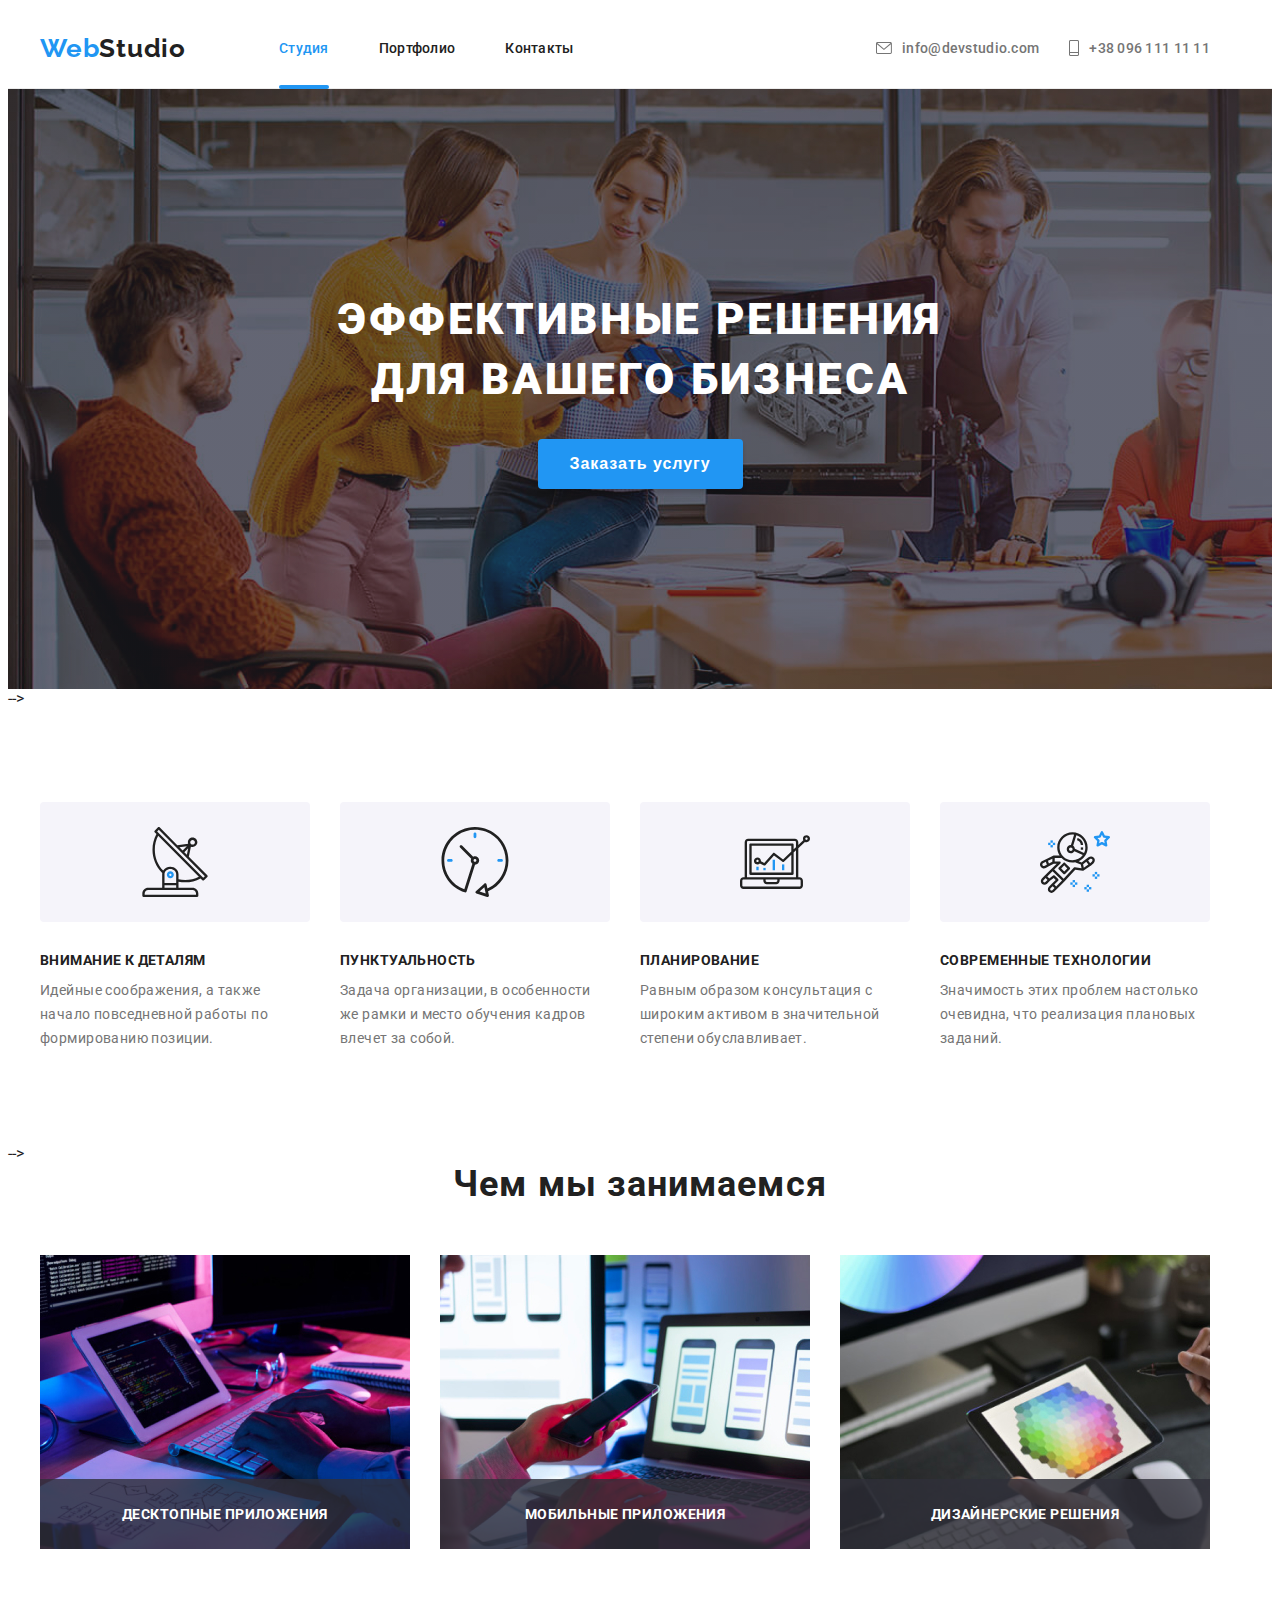
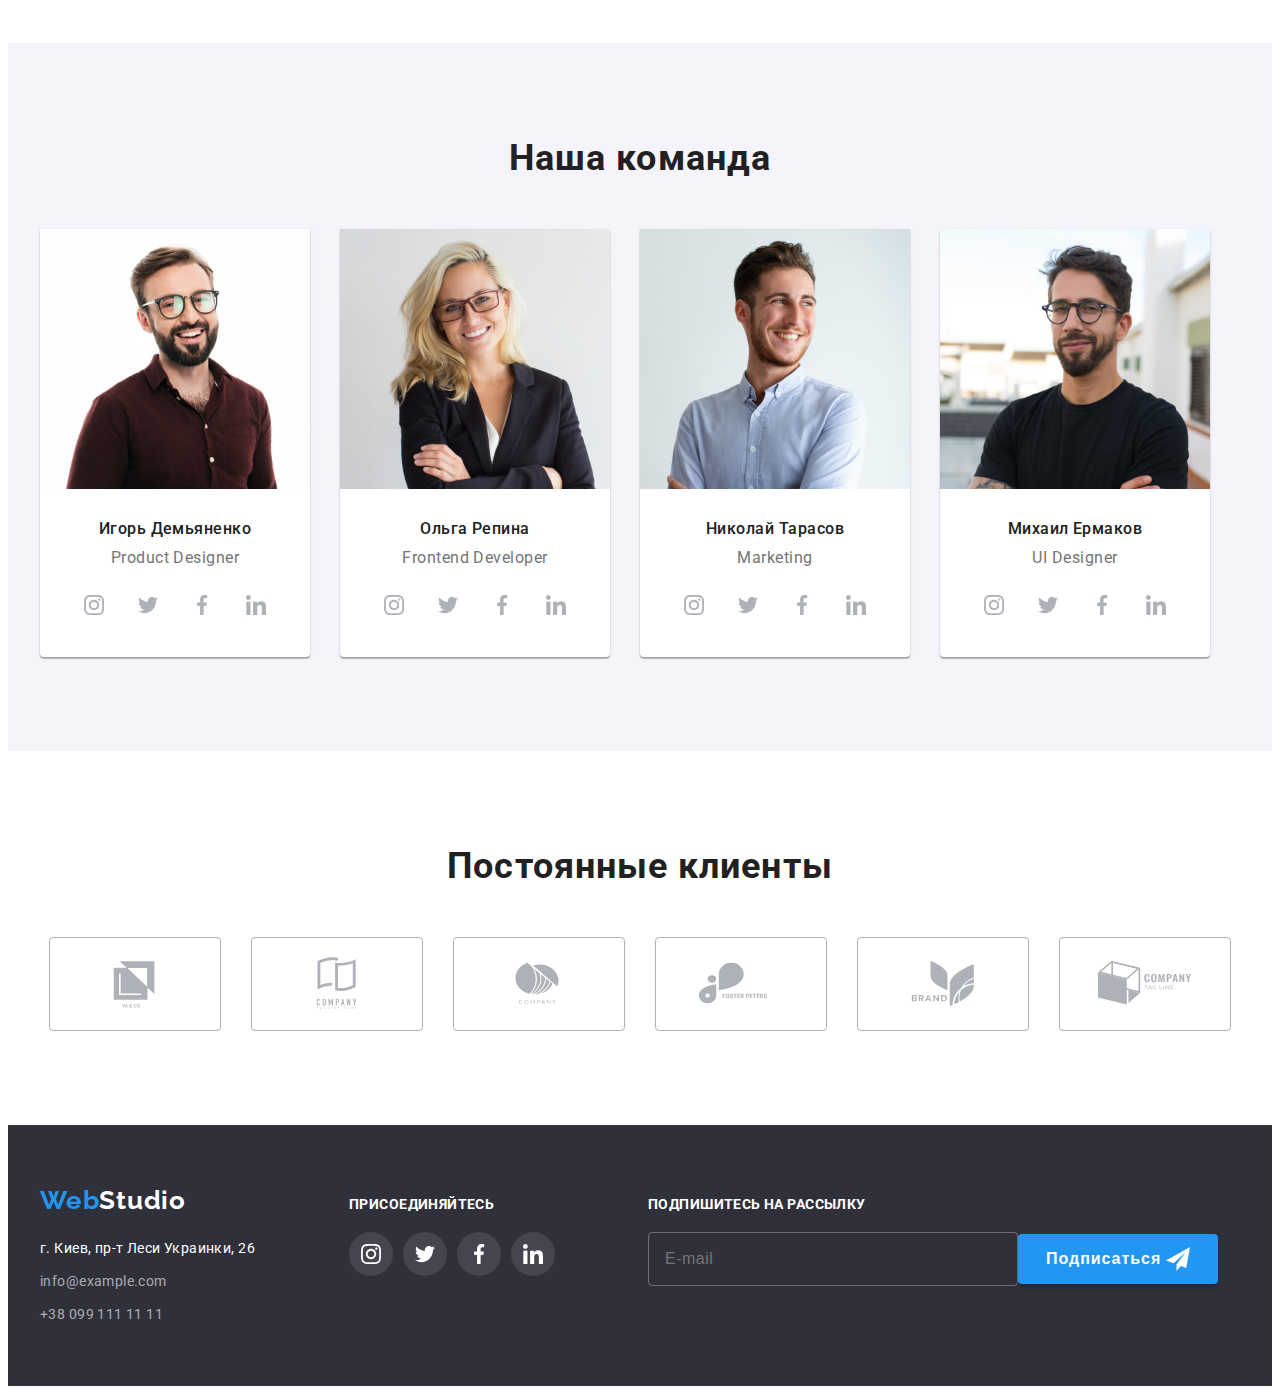
==== index.html @ 31d9e14a "Initial commit" ====
<!DOCTYPE html>
<html lang="ru">
  <head>
    <meta charset="UTF-8" />
    <meta http-equiv="X-UA-Compatible" content="IE=edge" />
    <meta name="viewport" content="width=device-width, initial-scale=1.0" />
    <title>Студия</title>
    <link rel="preconnect" href="https://fonts.googleapis.com" />
    <link rel="preconnect" href="https://fonts.gstatic.com" crossorigin />
    <link
      href="https://fonts.googleapis.com/css2?family=Raleway:wght@700&family=Roboto:wght@400;500;700;900&display=swap"
      rel="stylesheet"
    />
    <link
      rel="stylesheet"
      href="https://cdnjs.cloudflare.com/ajax/libs/modern-normalize/1.1.0/modern-normalize.min.css"
      integrity="sha512-wpPYUAdjBVSE4KJnH1VR1HeZfpl1ub8YT/NKx4PuQ5NmX2tKuGu6U/JRp5y+Y8XG2tV+wKQpNHVUX03MfMFn9Q=="
      crossorigin="anonymous"
      referrerpolicy="no-referrer"
    />
    <link rel="stylesheet" href="./css/main.min.css" />
  </head>
  <body>
    <!--HEADER-->
    <header class="header">
      <div class="container header__container">
        <a class="logo link" href="./index.html" lang="en"
          >Web<span class="logo__black">Studio</span></a
        >
        <nav class="navigation">
          <ul class="menu list">
            <li class="menu__item">
              <a class="menu-link current link" href="./index.html">Студия</a>
            </li>
            <li class="menu__item">
              <a class="menu-link link" href="./portfolio.html">Портфолио</a>
            </li>
            <li class="menu__item">
              <a class="menu-link link" href="">Контакты</a>
            </li>
          </ul>
        </nav>
        <ul class="header-contacts list">
          <li class="header-contacts__item">
            <a class="header-contacts__link menu-link link" href="mailto:info@devstudio.com">
              <svg class="header-contacts__mail-img">
                <use href="./images/sprite.svg#icon-envelope-hover"></use>
              </svg>
              info@devstudio.com
            </a>
          </li>
          <li class="header-contacts__item">
            <a class="header-contacts__link menu-link link" href="tel:380961111111">
              <svg class="header-contacts__mobile-img">
                <use href="./images/sprite.svg#icon-Mobile"></use>
              </svg>
              +38 096 111 11 11
            </a>
          </li>
        </ul>
      </div>
    </header>
    <!--MAIN-->
    <main>
      <!--HERO-->
      <section class="hero">
        <div class="container">
          <h1 class="headline">Эффективные решения для вашего бизнеса</h1>
          <button class="modal-btn" type="button" data-modal-open>Заказать услугу</button>
        </div>
      </section>
      -->
      <!--ABOUT US-->
      <section class="aboutus">
        <div class="container">
          <ul class="aboutus-list list">
            <li class="aboutus-list__item">
              <div class="aboutus-container">
                <svg class="aboutus-container__img">
                  <use href="./images/sprite.svg#icon-antenna"></use>
                </svg>
              </div>
              <h3 class="aboutus-titles">Внимание к деталям</h3>
              <p class="aboutus-titles__suptitles">
                Идейные соображения, а также начало повседневной работы по формированию позиции.
              </p>
            </li>
            <li class="aboutus-list__item">
              <div class="aboutus-container">
                <svg class="aboutus-container__img">
                  <use href="./images/sprite.svg#icon-clock"></use>
                </svg>
              </div>
              <h3 class="aboutus-titles">Пунктуальность</h3>
              <p class="aboutus-titles__suptitles">
                Задача организации, в особенности же рамки и место обучения кадров влечет за собой.
              </p>
            </li>
            <li class="aboutus-list__item">
              <div class="aboutus-container">
                <svg class="aboutus-container__img">
                  <use href="./images/sprite.svg#icon-diagram"></use>
                </svg>
              </div>
              <h3 class="aboutus-titles">Планирование</h3>
              <p class="aboutus-titles__suptitles">
                Равным образом консультация с широким активом в значительной степени обуславливает.
              </p>
            </li>
            <li class="aboutus-list__item">
              <div class="aboutus-container">
                <svg class="aboutus-container__img">
                  <use href="./images/sprite.svg#icon-astronaut"></use>
                </svg>
              </div>
              <h3 class="aboutus-titles">Современные технологии</h3>
              <p class="aboutus-titles__suptitles">
                Значимость этих проблем настолько очевидна, что реализация плановых заданий.
              </p>
            </li>
          </ul>
        </div>
      </section>
      -->
      <!--OUR PROJECTS-->
      <section class="ourprojects">
        <div class="container">
          <h2 class="h2titles">Чем мы занимаемся</h2>
          <ul class="ourprojects-list list">
            <li class="ourprojects-list__item">
              <img
                class="ourprojects-list__img"
                src="./images/about-us/img.jpg"
                alt="клавиатура"
                width="370"
                height="294"
              />
              <p class="ourprojects-list__discription">Десктопные приложения</p>
            </li>
            <li class="ourprojects-list__item">
              <img
                class="ourprojects-list__img"
                src="./images/about-us/img-1.jpg"
                alt="телефон"
                width="370"
                height="294"
              />
              <p class="ourprojects-list__discription">Мобильные приложения</p>
            </li>
            <li class="ourprojects-list__item">
              <img
                class="ourprojects-list__img"
                src="./images/about-us/img-2.jpg"
                alt="планшет"
                width="370"
                height="294"
              />
              <p class="ourprojects-list__discription">Дизайнерские решения</p>
            </li>
          </ul>
        </div>
      </section>
      <!--OUR TEAM-->
      <section class="ourteam">
        <div class="container">
          <h2 class="h2titles">Наша команда</h2>
          <ul class="ourteam-list list">
            <li class="ourteam-list__item">
              <img
                class="ourteam-list__img"
                src="./images/our-team/igor.jpg"
                alt="igor"
                width="270"
                height="260"
              />
              <div class="teamsmember">
                <h3 class="teamsmember__name">Игорь Демьяненко</h3>
                <p class="teamsmember__position" lang="en">Product Designer</p>
                <ul class="social-list list">
                  <li class="social-list__item">
                    <a href="" class="social-list__link">
                      <svg class="social-list__icon" width="20px" height="20px">
                        <use href="./images/sprite.svg#icon-instagram"></use>
                      </svg>
                    </a>
                  </li>
                  <li class="social-list__item">
                    <a href="" class="social-list__link">
                      <svg class="social-list__icon" width="20px" height="20px">
                        <use href="./images/sprite.svg#icon-twitter"></use>
                      </svg>
                    </a>
                  </li>
                  <li class="social-list__item">
                    <a href="" class="social-list__link">
                      <svg class="social-list__icon" width="20px" height="20px">
                        <use href="./images/sprite.svg#icon-facebook"></use>
                      </svg>
                    </a>
                  </li>
                  <li class="social-list__item">
                    <a href="" class="social-list__link">
                      <svg class="social-list__icon" width="20px" height="20px">
                        <use href="./images/sprite.svg#icon-linkedin"></use>
                      </svg>
                    </a>
                  </li>
                </ul>
              </div>
            </li>
            <li class="ourteam-list__item">
              <img
                class="ourteam-list__img"
                src="./images/our-team/olga.jpg"
                alt="olga"
                width="270"
                height="260"
              />
              <div class="teamsmember">
                <h3 class="teamsmember__name">Ольга Репина</h3>
                <p class="teamsmember__position" lang="en">Frontend Developer</p>
                <ul class="social-list list">
                  <li class="social-list__item">
                    <a href="" class="social-list__link">
                      <svg class="social-list__icon" width="20px" height="20px">
                        <use href="./images/sprite.svg#icon-instagram"></use>
                      </svg>
                    </a>
                  </li>
                  <li class="social-list__item">
                    <a href="" class="social-list__link">
                      <svg class="social-list__icon" width="20px" height="20px">
                        <use href="./images/sprite.svg#icon-twitter"></use>
                      </svg>
                    </a>
                  </li>
                  <li class="social-list__item">
                    <a href="" class="social-list__link">
                      <svg class="social-list__icon" width="20px" height="20px">
                        <use href="./images/sprite.svg#icon-facebook"></use>
                      </svg>
                    </a>
                  </li>
                  <li class="social-list__item">
                    <a href="" class="social-list__link">
                      <svg class="social-list__icon" width="20px" height="20px">
                        <use href="./images/sprite.svg#icon-linkedin"></use>
                      </svg>
                    </a>
                  </li>
                </ul>
              </div>
            </li>
            <li class="ourteam-list__item">
              <img
                class="ourteam-list__img"
                src="./images/our-team/nilokai.jpg"
                alt="nikolai"
                width="270"
                height="260"
              />
              <div class="teamsmember">
                <h3 class="teamsmember__name">Николай Тарасов</h3>
                <p class="teamsmember__position" lang="en">Marketing</p>
                <ul class="social-list list">
                  <li class="social-list__item">
                    <a href="" class="social-list__link">
                      <svg class="social-list__icon" width="20px" height="20px">
                        <use href="./images/sprite.svg#icon-instagram"></use>
                      </svg>
                    </a>
                  </li>
                  <li class="social-list__item">
                    <a href="" class="social-list__link">
                      <svg class="social-list__icon" width="20px" height="20px">
                        <use href="./images/sprite.svg#icon-twitter"></use>
                      </svg>
                    </a>
                  </li>
                  <li class="social-list__item">
                    <a href="" class="social-list__link">
                      <svg class="social-list__icon" width="20px" height="20px">
                        <use href="./images/sprite.svg#icon-facebook"></use>
                      </svg>
                    </a>
                  </li>
                  <li class="social-list__item">
                    <a href="" class="social-list__link">
                      <svg class="social-list__icon" width="20px" height="20px">
                        <use href="./images/sprite.svg#icon-linkedin"></use>
                      </svg>
                    </a>
                  </li>
                </ul>
              </div>
            </li>
            <li class="ourteam-list__item">
              <img
                class="ourteam-list__img"
                src="./images/our-team/mikhail.jpg"
                alt="mikhail"
                width="270"
                height="260"
              />
              <div class="teamsmember">
                <h3 class="teamsmember__name">Михаил Ермаков</h3>
                <p class="teamsmember__position" lang="en">UI Designer</p>
                <ul class="social-list list">
                  <li class="social-list__item">
                    <a href="" class="social-list__link">
                      <svg class="social-list__icon" width="20px" height="20px">
                        <use href="./images/sprite.svg#icon-instagram"></use>
                      </svg>
                    </a>
                  </li>
                  <li class="social-list__item">
                    <a href="" class="social-list__link">
                      <svg class="social-list__icon" width="20px" height="20px">
                        <use href="./images/sprite.svg#icon-twitter"></use>
                      </svg>
                    </a>
                  </li>
                  <li class="social-list__item">
                    <a href="" class="social-list__link">
                      <svg class="social-list__icon" width="20px" height="20px">
                        <use href="./images/sprite.svg#icon-facebook"></use>
                      </svg>
                    </a>
                  </li>
                  <li class="social-list__item">
                    <a href="" class="social-list__link">
                      <svg class="social-list__icon" width="20px" height="20px">
                        <use href="./images/sprite.svg#icon-linkedin"></use>
                      </svg>
                    </a>
                  </li>
                </ul>
              </div>
            </li>
          </ul>
        </div>
      </section>
      <!--OUR CLIENTS-->
      <section class="ourclients">
        <div class="container">
          <h2 class="h2titles">Постоянные клиенты</h2>
          <ul class="ourclients-list list">
            <li class="ourclients-list__item">
              <a class="ourclients-list__box" href="">
                <svg class="ourclients-list__icon" width="106px" height="60px">
                  <use href="./images/sprite.svg#icon-Client-1"></use>
                </svg>
              </a>
            </li>
            <li class="ourclients-list__item">
              <a class="ourclients-list__box" href="">
                <svg class="ourclients-list__icon" width="106px" height="60px">
                  <use href="./images/sprite.svg#icon-Client-2"></use>
                </svg>
              </a>
            </li>
            <li class="ourclients-list__item">
              <a class="ourclients-list__box" href="">
                <svg class="ourclients-list__icon" width="106px" height="60px">
                  <use href="./images/sprite.svg#icon-Client-3"></use>
                </svg>
              </a>
            </li>
            <li class="ourclients-list__item">
              <a class="ourclients-list__box" href="">
                <svg class="ourclients-list__icon" width="106px" height="60px">
                  <use href="./images/sprite.svg#icon-Client-4"></use>
                </svg>
              </a>
            </li>
            <li class="ourclients-list__item">
              <a class="ourclients-list__box" href="">
                <svg class="ourclients-list__icon" width="106px" height="60px">
                  <use href="./images/sprite.svg#icon-Client-5"></use>
                </svg>
              </a>
            </li>
            <li class="ourclients-list__item">
              <a class="ourclients-list__box" href="">
                <svg class="ourclients-list__icon" width="106px" height="60px">
                  <use href="./images/sprite.svg#icon-Client-6"></use>
                </svg>
              </a>
            </li>
          </ul>
        </div>
      </section>
    </main>
    <!--FOOTER-->
    <footer class="footer">
      <div class="container footer-container">
        <div>
          <a class="logo link" href="" lang="en">Web<span class="logo__white">Studio</span></a>
          <address class="address">
            <p class="adress-list-link geo">г. Киев, пр-т Леси Украинки, 26</p>
            <ul class="adress-list list">
              <li class="adress-list-item">
                <a class="adress-list-link link" href="mailto:info@example.com">info@example.com</a>
              </li>
              <li class="adress-list-item">
                <a class="adress-list-link link" href="tel:+380991111111">+38 099 111 11 11</a>
              </li>
            </ul>
          </address>
        </div>
        <div class="join-container">
          <p class="join-container-title">присоединяйтесь</p>
          <ul class="social-list list">
            <li class="social-list__item">
              <a href="" class="social-list__link social-list-footer-link">
                <svg class="social-list-icon-footer" width="20px" height="20px">
                  <use href="./images/sprite.svg#icon-instagram"></use>
                </svg>
              </a>
            </li>
            <li class="social-list__item">
              <a href="" class="social-list__link social-list-footer-link">
                <svg class="social-list-icon-footer" width="20px" height="20px">
                  <use href="./images/sprite.svg#icon-twitter"></use>
                </svg>
              </a>
            </li>
            <li class="social-list__item">
              <a href="" class="social-list__link social-list-footer-link">
                <svg class="social-list-icon-footer" width="20px" height="20px">
                  <use href="./images/sprite.svg#icon-facebook"></use>
                </svg>
              </a>
            </li>
            <li class="social-list__item">
              <a href="" class="social-list__link social-list-footer-link">
                <svg class="social-list-icon-footer" width="20px" height="20px">
                  <use href="./images/sprite.svg#icon-linkedin"></use>
                </svg>
              </a>
            </li>
          </ul>
        </div>
        <div class="sub-container">
          <p class="sub-title">Подпишитесь на рассылку</p>
          <form class="sub-list">
            <input class="sub-input" type="email" placeholder="E-mail" />
            <button class="sub-btn" type="submit">
              <span class="sub-btn-text">Подписаться</span>
              <svg class="sub-icon" width="24px" height="24px">
                <use href="./images/sprite.svg#sub-icon"></use>
              </svg>
            </button>
          </form>
        </div>
      </div>
    </footer>
    <!--MODAL-->
    <div class="backdrop is-hidden" data-modal>
      <div class="modal">
        <button type="button" data-modal-close class="modal-close-btn">
          <svg class="modal-close-btn-icon" width="18px" height="18px">
            <use href="./images/sprite.svg#icon-close"></use>
          </svg>
        </button>
        <!--FORM-->
        <p class="form-value">Оставьте свои данные, мы вам перезвоним</p>
        <form class="form">
          <label class="form-dis">
            <span class="form-dis-prompt">Имя</span>
            <span class="form-input-wrapper">
              <input class="form-input" type="text" name="user_name" required minlength="2" />
              <svg class="form-icon" width="18px" height="18px">
                <use href="./images/sprite.svg#form-person"></use>
              </svg>
            </span>
          </label>
          <label class="form-dis">
            <span class="form-dis-prompt">Телефон</span>
            <span class="form-input-wrapper">
              <input
                class="form-input"
                type="tel"
                name="user_phone_number"
                required
                pattern="[0-9]{3}-[0-9]{3}-[0-9]{2}-[0-9]{2}"
                title="xxx-xxx-xx-xx"
              />
              <svg class="form-icon" width="18px" height="18px">
                <use href="./images/sprite.svg#form-phone"></use>
              </svg>
            </span>
          </label>
          <label class="form-dis">
            <span class="form-dis-prompt">Почта</span>
            <span class="form-input-wrapper">
              <input class="form-input" type="email" name="user_email" required />
              <svg class="form-icon" width="18px" height="18px">
                <use href="./images/sprite.svg#form-email"></use>
              </svg>
            </span>
          </label>
          <label class="form-dis">
            <span class="form-dis-prompt">Комментарий</span>
            <textarea class="form-text" name="user_comment" placeholder="Введите текст"></textarea>
          </label>
          <input
            class="form-checkbox visually-hidden"
            type="checkbox"
            required
            id="checkbox-policy"
          />
          <label class="form-policy" for="checkbox-policy">
            Соглашаюсь с рассылкой и принимаю&nbsp;
            <a class="form-checkbox-link" href="">Условия договора</a>
          </label>
          <button class="form-btn" type="submit">Отправить</button>
        </form>
      </div>
    </div>
    <!--SCRIPT-->
    <script src="./js/modal.js"></script>
  </body>
</html>
---- css/main.min.css ----
:root{--primary-font-family: "Roboto", sans-serif;--secondary-font-family: "Raleway", sans-serif;--accent-color: #188ce8;--secondary-color: #2196f3;--white-color: #ffffff}.visually-hidden{position:absolute;width:1px;height:1px;margin:-1px;border:0;padding:0;white-space:nowrap;clip-path:inset(100%);clip:rect(0 0 0 0);overflow:hidden}.projects-item-overlay,.ourclients-list__box,.social-list__link,.social-list,.ourprojects-list__discription,.aboutus-container,.modal-close-btn{display:flex;justify-content:center;align-items:center}h1,h2,h3,h4,h5,h6,p{margin-top:0;margin-bottom:0}ul{margin-top:0;margin-bottom:0;padding-left:0}img{display:block}.link{text-decoration:none}.list{list-style:none}body{font-family:var(--primary-font-family);color:#212121}.container{width:1200px;padding-left:15px;padding-right:15px;margin-left:auto;margin-right:auto}.logo{font-size:26px;font-weight:700;line-height:1.1923076923;font-family:var(--secondary-font-family);letter-spacing:.03em;color:var(--secondary-color);margin-right:93px}.logo__white{color:var(--white-color)}.logo__black{color:#212121}.h2titles{font-size:36px;font-weight:700;line-height:1.1666666667;letter-spacing:.03em;margin-bottom:50px}.backdrop{position:fixed;top:0;left:0;width:100%;height:100%;background:rgba(0,0,0,.2);transition:opacity 250ms cubic-bezier(0.4, 0, 0.2, 1),visibility 250ms cubic-bezier(0.4, 0, 0.2, 1)}.backdrop.is-hidden{opacity:0;visibility:hidden;pointer-events:none}.modal{position:absolute;top:50%;left:50%;transform:translate(-50%, -50%);width:528px;height:581px;background:var(--white-color);box-shadow:0px 1px 3px rgba(0,0,0,.12),0px 1px 1px rgba(0,0,0,.14),0px 2px 1px rgba(0,0,0,.2);border-radius:4px;padding:40px}.modal-close-btn{position:absolute;top:8px;right:8px;width:30px;height:30px;border-radius:50%;background:var(--white-color);border:1px solid rgba(0,0,0,.1);cursor:pointer;padding:0}.modal-close-btn:focus,.modal-close-btn:hover{fill:var(--secondary-color)}.modal-close-btn-icon{transition:fill 250ms cubic-bezier(0.4, 0, 0.2, 1)}.form-value{font-size:20px;font-weight:700;line-height:1.15;text-align:center;letter-spacing:.03em;color:#212121;margin-bottom:12px}.form{display:flex;flex-direction:column}.form-dis{margin-bottom:10px}.form-dis-prompt{font-size:12px;font-weight:400;line-height:1.1666666667;display:block;letter-spacing:.01em;color:#757575}.form-input{width:100%;height:40px;padding-left:42px;border:1px solid rgba(33,33,33,.2);border-radius:4px;margin-top:4px;cursor:pointer;transition:border-color 250ms cubic-bezier(0.4, 0, 0.2, 1);position:relative}.form-input:focus{outline:none;border-color:var(--secondary-color)}.form-icon{display:block;position:absolute;top:50%;left:14px;transform:translateY(-50%);transition:fill 250ms cubic-bezier(0.4, 0, 0.2, 1)}.form-input:focus+.form-icon{fill:var(--secondary-color)}.form-input-wrapper{position:relative;display:block}.form-text{width:100%;height:120px;resize:none;border:1px solid rgba(33,33,33,.2);border-radius:4px;padding:12px 16px;margin-top:4px;transition:border-color 250ms cubic-bezier(0.4, 0, 0.2, 1)}.form-text:focus{outline:none;border-color:#2196f3}.form-text::placeholder{font-size:14px;font-weight:400;line-height:1.1428571429;letter-spacing:.01em;color:rgba(117,117,117,.5)}.form-policy{font-size:14px;font-weight:400;line-height:1.7142857143;margin-top:10px;margin-bottom:30px;display:flex;align-items:center;letter-spacing:.03em;color:#757575}.form-policy::before{content:"";width:14px;height:14px;cursor:pointer;border:1px solid #212121;margin-left:12px;margin-right:8px}.form-checkbox:checked+.form-policy::before{background-color:#2196f3;background-image:url(../../images/form-check.svg);background-position:center}.form-checkbox:focus+.form-policy::before{outline:1px solid #212121}.form-checkbox-link{color:var(--secondary-color)}.form-btn{font-size:16px;font-weight:700;line-height:1.875;align-self:center;width:200px;height:50px;letter-spacing:.06em;color:var(--white-color);background:var(--secondary-color);cursor:pointer;box-shadow:0px 4px 4px rgba(0,0,0,.15);border-radius:4px;border:none;padding:10px 55px;transition:background 250ms cubic-bezier(0.4, 0, 0.2, 1)}.form-btn:hover,.form-btn:focus{background:var(--accent-color)}.header{background:var(--white-color);border-bottom:1px solid #ececec}.header__container{display:flex;align-items:center;justify-content:space-between}.navigation{display:flex;align-items:center}.menu{display:flex;padding-top:32px;padding-bottom:32px}.menu__item{display:block;position:relative}.menu__item:not(:last-child){margin-right:50px}.menu-link{font-size:14px;font-weight:500;line-height:1.1428571429;display:flex;letter-spacing:.02em;color:inherit;margin-left:auto;transition:color 250ms cubic-bezier(0.4, 0, 0.2, 1)}.menu-link:hover,.menu-link:focus{color:var(--secondary-color)}.current{color:var(--secondary-color)}.current::after{position:absolute;left:0;top:45px;content:"";width:100%;height:4px;background:var(--secondary-color);border-radius:2px}.header-contacts{display:flex;margin-left:auto}.header-contacts__item{margin-right:30px;display:flex;align-items:center}.header-contacts__link{color:#757575}.header-contacts__mail-img{width:16px;height:12px;margin-right:10px;fill:#757575;margin-top:2px;transition:fill 250ms cubic-bezier(0.4, 0, 0.2, 1)}.menu-link:hover .header-contacts__mail-img,.menu-link:focus .header-contacts__mail-img{fill:var(--secondary-color)}.header-contacts__mobile-img{width:10px;height:16px;margin-right:10px;fill:#757575;transition:fill 250ms cubic-bezier(0.4, 0, 0.2, 1)}.menu-link:hover .header-contacts__mobile-img,.menu-link:focus .header-contacts__mobile-img{fill:var(--secondary-color)}.hero{max-width:1600px;margin-left:auto;margin-right:auto;padding-top:200px;padding-bottom:200px;text-align:center;background-image:linear-gradient(rgba(47, 48, 58, 0.4), rgba(47, 48, 58, 0.4)),url(../../images/hero-background.jpg);background-size:cover}.headline{font-size:44px;font-weight:900;line-height:1.3636363636;width:696px;text-transform:uppercase;color:var(--white-color);letter-spacing:.06em;margin-bottom:30px;margin-left:auto;margin-right:auto}.modal-btn{font-size:16px;font-weight:700;line-height:1.875;letter-spacing:.06em;color:var(--white-color);background:var(--secondary-color);cursor:pointer;box-shadow:0px 4px 4px rgba(0,0,0,.15);border-radius:4px;border:none;padding:10px 32px;transition:background 250ms cubic-bezier(0.4, 0, 0.2, 1)}.modal-btn:hover,.modal-btn:focus{background:var(--accent-color)}.aboutus{padding-top:94px;padding-bottom:94px}.aboutus-list{display:flex;align-items:center}.aboutus-list__item{width:270px}.aboutus-list__item:not(:last-child){margin-right:30px}.aboutus-titles{font-size:14px;font-weight:700;line-height:1.1428571429;letter-spacing:.03em;text-transform:uppercase;margin-bottom:10px}.aboutus-titles__suptitles{font-size:14px;font-weight:400;line-height:1.7142857143;letter-spacing:.03em;color:#757575}.aboutus-container{width:270px;height:120px;background:#f5f4fa;border-radius:4px;margin-bottom:30px}.aboutus-container__img{width:70px;height:70px}.ourprojects{padding-bottom:94px;text-align:center}.ourprojects-list{display:flex;align-items:center}.ourprojects-list__item{position:relative}.ourprojects-list__item:not(:last-child){margin-right:30px}.ourprojects-list__discription{font-size:14px;font-weight:700;line-height:1.1428571429;letter-spacing:.03em;text-transform:uppercase;color:var(--white-color);width:370px;height:70px;background:rgba(47,48,58,.8);position:absolute;left:0;bottom:0}.ourteam{background:#f5f4fa;text-align:center;padding-top:94px;padding-bottom:94px}.ourteam-list{display:flex}.ourteam-list__item{background:var(--white-color);box-shadow:0px 1px 3px rgba(0,0,0,.12),0px 1px 1px rgba(0,0,0,.14),0px 2px 1px rgba(0,0,0,.2);border-radius:0px 0px 4px 4px}.ourteam-list__item:not(:last-child){margin-right:30px}.teamsmember{padding:30px 20px}.teamsmember__name{font-size:16px;font-weight:500;line-height:1.1875;letter-spacing:.03em;margin-bottom:10px}.teamsmember__position{font-size:16px;font-weight:400;line-height:1.1875;letter-spacing:.03em;color:#757575;margin-bottom:16px}.social-list__link{width:44px;height:44px;border-radius:50%;transition:background-color 250ms cubic-bezier(0.4, 0, 0.2, 1)}.social-list__link:hover,.social-list__link:focus{background-color:var(--secondary-color)}.social-list__item:not(:last-child){margin-right:10px}.social-list__icon{fill:#afb1b8;transition:fill 250ms cubic-bezier(0.4, 0, 0.2, 1)}.social-list__link:hover .social-list__icon,.social-list__link:focus .social-list__icon{fill:#f5f4fa}.ourclients{padding-top:94px;padding-bottom:94px;text-align:center}.ourclients-list{display:flex;justify-content:center}.ourclients-list__item:not(:last-child){margin-right:30px}.ourclients-list__box{width:170px;height:92px;border:1px solid #afb1b8;border-radius:4px;transition:border-color 250ms cubic-bezier(0.4, 0, 0.2, 1)}.ourclients-list__box:hover,.ourclients-list__box:focus{border-color:var(--secondary-color)}.ourclients-list__icon{fill:#afb1b8;transition:fill 250ms cubic-bezier(0.4, 0, 0.2, 1)}.ourclients-list__box:hover .ourclients-list__icon,.ourclients-list__box:focus .ourclients-list__icon{fill:var(--secondary-color)}.footer{background:#2f303a;padding-top:60px;padding-bottom:60px}.address{margin-top:20px}.adress-list-link{font-size:14px;font-weight:400;line-height:1.7142857143;font-style:normal;letter-spacing:.03em;color:rgba(255,255,255,.6)}.geo{color:var(--white-color);margin-bottom:9px}.adress-list-item:not(:last-child){margin-bottom:9px}.join-container-title{font-size:14px;font-weight:700;line-height:1.1428571429;letter-spacing:.03em;text-transform:uppercase;color:var(--white-color);margin-bottom:20px}.footer-container{display:flex;align-items:baseline}.join-container{margin-left:70px;margin-right:93px}.social-list-footer-link{fill:var(--white-color);background:rgba(255,255,255,.1)}.sub-container{width:570px}.sub-title{font-size:14px;font-weight:700;line-height:1.1428571429;letter-spacing:.03em;text-transform:uppercase;color:var(--white-color);margin-bottom:20px}.sub-list{display:flex;justify-content:space-between}.sub-input{width:350px;height:50px;border:1px solid rgba(255,255,255,.3);border-radius:4px;padding-left:16px;background-color:rgba(0,0,0,0);color:var(--white-color)}.sub-input::placeholder{font-size:16px;line-height:1.25;letter-spacing:.03em}.sub-btn{font-size:16px;font-weight:700;line-height:1.875;width:200px;height:50px;align-self:center;letter-spacing:.06em;color:var(--white-color);background:var(--secondary-color);cursor:pointer;box-shadow:0px 4px 4px rgba(0,0,0,.15);border-radius:4px;border:none;padding:10px 28px;transition:background 250ms cubic-bezier(0.4, 0, 0.2, 1);display:flex;align-items:center;justify-content:space-between}.sub-btn:hover,.sub-btn:focus{background:var(--accent-color)}.main-section{padding-top:94px;padding-bottom:94px}.section-list{display:flex;justify-content:center;margin-bottom:50px}.section-list-item:not(:last-child){margin-right:8px}.modal-btns{font-size:16px;font-weight:500;line-height:1.625;letter-spacing:.03em;cursor:pointer;background:#f5f4fa;border:none;border-radius:4px;padding:6px 22px;transition:background 250ms cubic-bezier(0.4, 0, 0.2, 1),color 250ms cubic-bezier(0.4, 0, 0.2, 1),box-shadow 250ms cubic-bezier(0.4, 0, 0.2, 1)}.modal-btns:hover,.modal-btns:focus{background:var(--secondary-color);color:var(--white-color);box-shadow:0px 3px 1px rgba(0,0,0,.1),0px 1px 2px rgba(0,0,0,.08),0px 2px 2px rgba(0,0,0,.12)}.projects{display:flex;flex-wrap:wrap;margin-top:-30px}.projects-item{background:var(--white-color);margin-top:30px}.projects-item:not(:nth-child(3n)){margin-right:30px}.projectsUF{padding:20px 24px;border:1px solid #eee;border-top:none}.projects-name{font-size:18px;font-weight:700;line-height:2;letter-spacing:.06em;margin-bottom:4px}.projects-discription{font-size:16px;font-weight:400;line-height:1.875;letter-spacing:.03em;color:#757575}.projects-item-link{display:block;font-style:normal;color:inherit;transition:box-shadow 250ms cubic-bezier(0.4, 0, 0.2, 1)}.projects-item-link:hover,.projects-item-link:focus{box-shadow:0px 1px 1px rgba(0,0,0,.12),0px 4px 4px rgba(0,0,0,.06),1px 4px 6px rgba(0,0,0,.16)}.projects-item-box{position:relative;overflow:hidden}.projects-item-overlay{position:absolute;top:0;left:0;width:100%;height:100%;background:rgba(33,150,243,.9);padding:63px 24px;transform:translateY(100%);transition:transform 250ms cubic-bezier(0.4, 0, 0.2, 1)}.projects-item-link:hover .projects-item-overlay,.projects-item-link:focus .projects-item-overlay{transform:translateY(0%)}.projects-item-p{font-size:18px;font-weight:400;line-height:1.5555555556;letter-spacing:.03em;color:var(--white-color)}/*# sourceMappingURL=main.min.css.map */
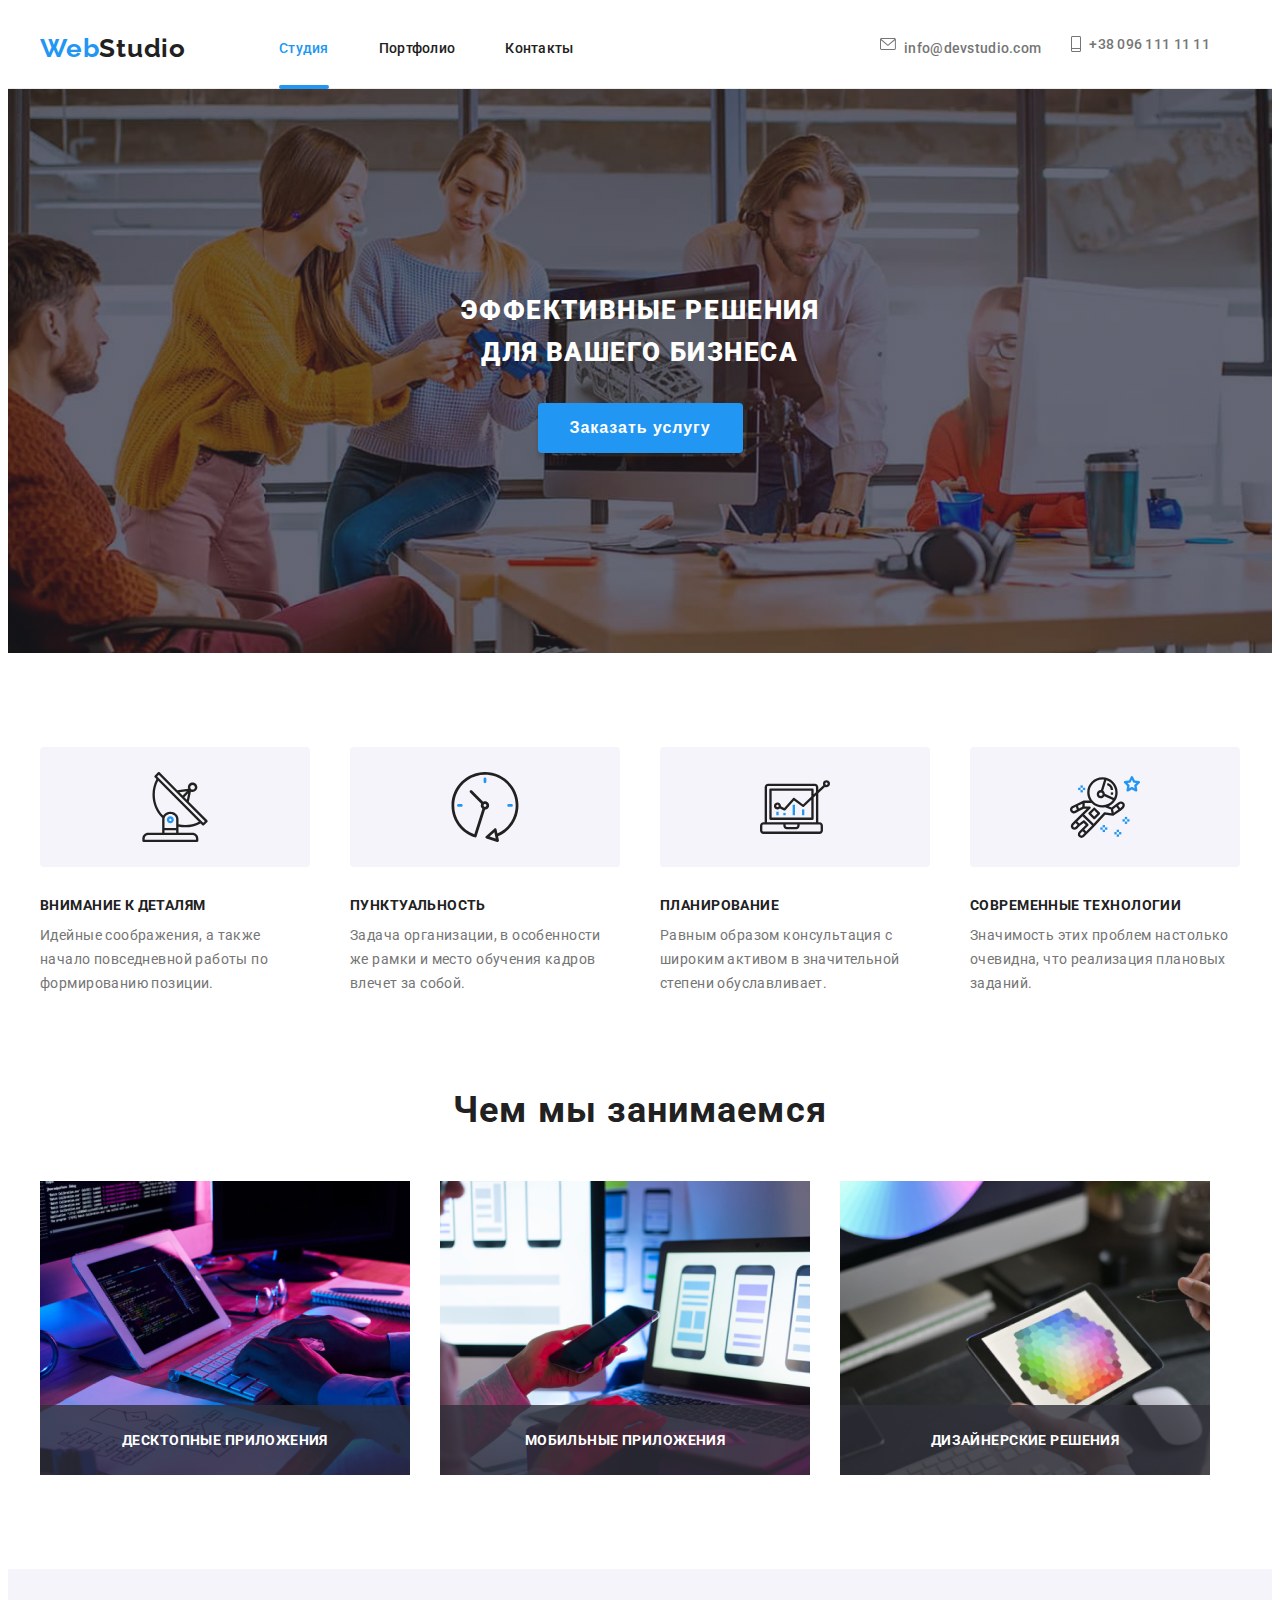
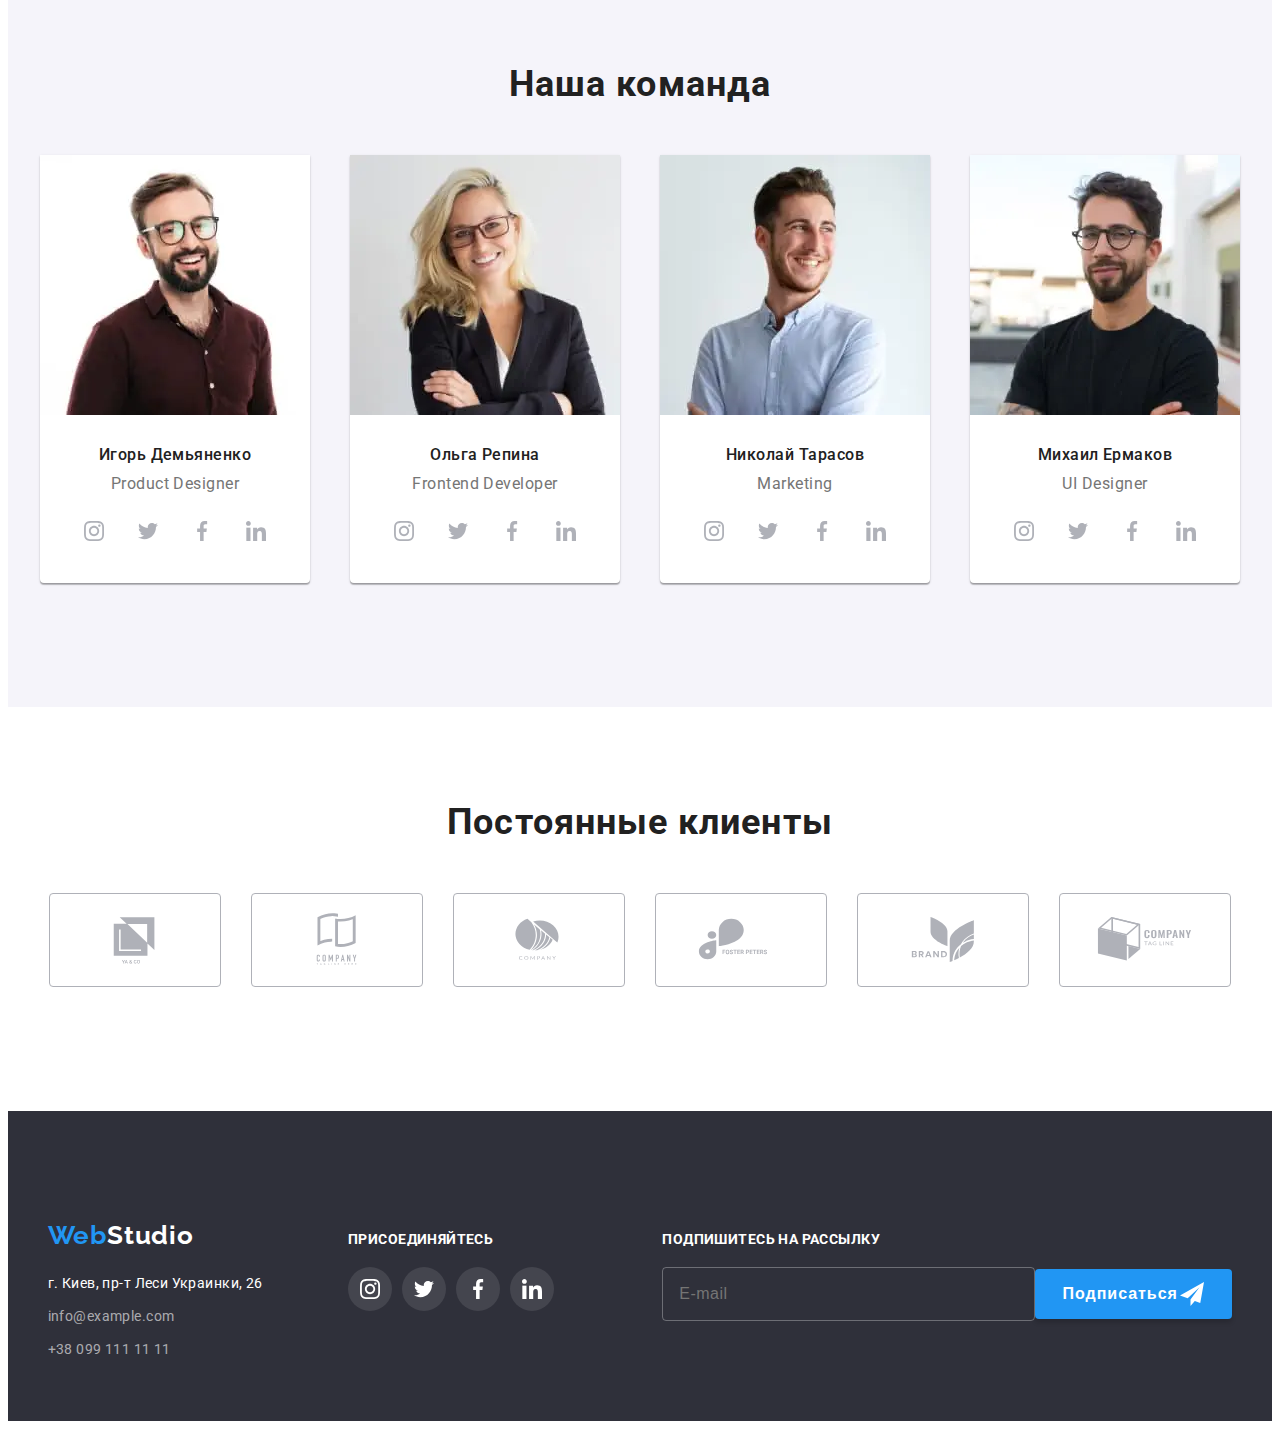
==== commit 704dd54b: "Initial commit" ====
--- a/index.html
+++ b/index.html
@@ -40,6 +40,11 @@
             </li>
           </ul>
         </nav>
+        <button class="mobile-menu-open-btn" type="button" data-menu-open>
+          <svg class="mobile-menu-open-btn__icon" width="40" height="40">
+            <use href="./images/sprite.svg#burger-icon"></use>
+          </svg>
+        </button>
         <ul class="header-contacts list">
           <li class="header-contacts__item">
             <a class="header-contacts__link menu-link link" href="mailto:info@devstudio.com">
@@ -59,6 +64,52 @@
           </li>
         </ul>
       </div>
+      <div class="mobile-menu" data-menu>
+        <div class="container mobile-menu__container">
+          <button class="mobile-menu__close-btn" type="button" data-menu-close>
+            <svg class="mobile-menu__close-icon" width="40" height="40">
+              <use href="./images/sprite.svg#icon-close"></use>
+            </svg>
+          </button>
+          <ul class="mobile-menu-list list">
+            <li class="mobile-menu-list__item">
+              <a class="mobile-menu-list__link current link" href="./index.html">Студия</a>
+            </li>
+            <li class="mobile-menu-list__item">
+              <a class="mobile-menu-list__link link" href="./portfolio.html">Портфолио</a>
+            </li>
+            <li class="mobile-menu-list__item">
+              <a class="mobile-menu-list__link link" href="">Контакты</a>
+            </li>
+          </ul>
+          <ul class="mobile-menu-contacts list">
+            <li class="mobile-menu-contacts__item">
+              <a class="mobile-menu-contacts__tel-link link" href="tel:380961111111">
+                +38 096 111 11 11
+              </a>
+            </li>
+            <li class="mobile-menu-contacts__item">
+              <a class="mobile-menu-contacts__mail-link link" href="mailto:info@devstudio.com">
+                info@devstudio.com
+              </a>
+            </li>
+          </ul>
+          <ul class="mobile-menu-social-list list">
+            <li class="mobile-menu-social-list__item">
+              <a class="mobile-menu-social-list__link link" lang="en" href="">Instagram</a>
+            </li>
+            <li class="mobile-menu-social-list__item">
+              <a class="mobile-menu-social-list__link link" lang="en" href="">Twitter</a>
+            </li>
+            <li class="mobile-menu-social-list__item">
+              <a class="mobile-menu-social-list__link link" lang="en" href="">Facebook</a>
+            </li>
+            <li class="mobile-menu-social-list__item">
+              <a class="mobile-menu-social-list__link link" lang="en" href="">LinkedIn</a>
+            </li>
+          </ul>
+        </div>
+      </div>
     </header>
     <!--MAIN-->
     <main>
@@ -69,7 +120,6 @@
           <button class="modal-btn" type="button" data-modal-open>Заказать услугу</button>
         </div>
       </section>
-      -->
       <!--ABOUT US-->
       <section class="aboutus">
         <div class="container">
@@ -121,7 +171,6 @@
           </ul>
         </div>
       </section>
-      -->
       <!--OUR PROJECTS-->
       <section class="ourprojects">
         <div class="container">
@@ -166,13 +215,58 @@
           <h2 class="h2titles">Наша команда</h2>
           <ul class="ourteam-list list">
             <li class="ourteam-list__item">
-              <img
-                class="ourteam-list__img"
-                src="./images/our-team/igor.jpg"
-                alt="igor"
-                width="270"
-                height="260"
-              />
+              <picture>
+                <source
+                  srcset="
+                    ./images/desktop/my_team/igor_demyanenko@1x.webp 1x,
+                    ./images/desktop/my_team/igor_demyanenko@2x.webp 2x
+                  "
+                  media="(min-width: 1200px)"
+                  type="image/webp"
+                />
+                <source
+                  srcset="
+                    ./images/desktop/my_team/igor_demyanenko@1x.jpg 1x,
+                    ./images/desktop/my_team/igor_demyanenko@2x.jpg 2x
+                  "
+                  media="(min-width: 1200px)"
+                />
+                <source
+                  srcset="
+                    ./images/tablet/my_team/igor_demyanenko@1x.webp 1x,
+                    ./images/tablet/my_team/igor_demyanenko@2x.webp 2x
+                  "
+                  media="(min-width: 768px)"
+                  type="image/webp"
+                />
+                <source
+                  srcset="
+                    ./images/tablet/my_team/igor_demyanenko@1x.jpg 1x,
+                    ./images/tablet/my_team/igor_demyanenko@2x.jpg 2x
+                  "
+                  media="(min-width: 768px)"
+                />
+                <source
+                  srcset="
+                    ./images/mobile/my_team/igor_demyanenko@1x.webp 1x,
+                    ./images/mobile/my_team/igor_demyanenko@2x.webp 2x
+                  "
+                  media="(max-width: 767px)"
+                  type="image/webp"
+                />
+                <source
+                  srcset="
+                    ./images/mobile/my_team/igor_demyanenko@1x.jpg 1x,
+                    ./images/mobile/my_team/igor_demyanenko@2x.jpg 2x
+                  "
+                  media="(max-width: 767px)"
+                />
+                <img
+                  class="ourteam-list__img"
+                  src="./images/mobile/my_team/igor_demyanenko@1x.jpg"
+                  alt="igor"
+                />
+              </picture>
               <div class="teamsmember">
                 <h3 class="teamsmember__name">Игорь Демьяненко</h3>
                 <p class="teamsmember__position" lang="en">Product Designer</p>
@@ -209,13 +303,58 @@
               </div>
             </li>
             <li class="ourteam-list__item">
-              <img
-                class="ourteam-list__img"
-                src="./images/our-team/olga.jpg"
-                alt="olga"
-                width="270"
-                height="260"
-              />
+              <picture>
+                <source
+                  srcset="
+                    ./images/desktop/my_team/olga_repina@1x.webp 1x,
+                    ./images/desktop/my_team/olga_repina@2x.webp 2x
+                  "
+                  media="(min-width: 1200px)"
+                  type="image/webp"
+                />
+                <source
+                  srcset="
+                    ./images/desktop/my_team/olga_repina@1x.jpg 1x,
+                    ./images/desktop/my_team/olga_repina@2x.jpg 2x
+                  "
+                  media="(min-width: 1200px)"
+                />
+                <source
+                  srcset="
+                    ./images/tablet/my_team/olga_repina@1x.webp 1x,
+                    ./images/tablet/my_team/olga_repina@2x.webp 2x
+                  "
+                  media="(min-width: 768px)"
+                  type="image/webp"
+                />
+                <source
+                  srcset="
+                    ./images/tablet/my_team/olga_repina@1x.jpg 1x,
+                    ./images/tablet/my_team/olga_repina@2x.jpg 2x
+                  "
+                  media="(min-width: 768px)"
+                />
+                <source
+                  srcset="
+                    ./images/mobile/my_team/olga_repina@1x.webp 1x,
+                    ./images/mobile/my_team/olga_repina@2x.webp 2x
+                  "
+                  media="(max-width: 767px)"
+                  type="image/webp"
+                />
+                <source
+                  srcset="
+                    ./images/mobile/my_team/olga_repina@1x.jpg 1x,
+                    ./images/mobile/my_team/olga_repina@2x.jpg 2x
+                  "
+                  media="(max-width: 767px)"
+                />
+                <img
+                  class="ourteam-list__img"
+                  src="./images/mobile/my_team/olga_repina@1x.jpg"
+                  alt="olga"
+                />
+              </picture>
               <div class="teamsmember">
                 <h3 class="teamsmember__name">Ольга Репина</h3>
                 <p class="teamsmember__position" lang="en">Frontend Developer</p>
@@ -252,13 +391,58 @@
               </div>
             </li>
             <li class="ourteam-list__item">
-              <img
-                class="ourteam-list__img"
-                src="./images/our-team/nilokai.jpg"
-                alt="nikolai"
-                width="270"
-                height="260"
-              />
+              <picture>
+                <source
+                  srcset="
+                    ./images/desktop/my_team/nikolai_tarasov@1x.webp 1x,
+                    ./images/desktop/my_team/nikolai_tarasov@2x.webp 2x
+                  "
+                  media="(min-width: 1200px)"
+                  type="image/webp"
+                />
+                <source
+                  srcset="
+                    ./images/desktop/my_team/nikolai_tarasov@1x.jpg 1x,
+                    ./images/desktop/my_team/nikolai_tarasov@2x.jpg 2x
+                  "
+                  media="(min-width: 1200px)"
+                />
+                <source
+                  srcset="
+                    ./images/tablet/my_team/nikolai_tarasov@1x.webp 1x,
+                    ./images/tablet/my_team/nikolai_tarasov@2x.webp 2x
+                  "
+                  media="(min-width: 768px)"
+                  type="image/webp"
+                />
+                <source
+                  srcset="
+                    ./images/tablet/my_team/nikolai_tarasov@1x.jpg 1x,
+                    ./images/tablet/my_team/nikolai_tarasov@2x.jpg 2x
+                  "
+                  media="(min-width: 768px)"
+                />
+                <source
+                  srcset="
+                    ./images/mobile/my_team/nikolai_tarasov@1x.webp 1x,
+                    ./images/mobile/my_team/nikolai_tarasov@2x.webp 2x
+                  "
+                  media="(max-width: 767px)"
+                  type="image/webp"
+                />
+                <source
+                  srcset="
+                    ./images/mobile/my_team/nikolai_tarasov@1x.jpg 1x,
+                    ./images/mobile/my_team/nikolai_tarasov@2x.jpg 2x
+                  "
+                  media="(max-width: 767px)"
+                />
+                <img
+                  class="ourteam-list__img"
+                  src="./images/mobile/my_team/nikolai_tarasov@1x.jpg"
+                  alt="nikolai"
+                />
+              </picture>
               <div class="teamsmember">
                 <h3 class="teamsmember__name">Николай Тарасов</h3>
                 <p class="teamsmember__position" lang="en">Marketing</p>
@@ -295,13 +479,58 @@
               </div>
             </li>
             <li class="ourteam-list__item">
-              <img
-                class="ourteam-list__img"
-                src="./images/our-team/mikhail.jpg"
-                alt="mikhail"
-                width="270"
-                height="260"
-              />
+              <picture>
+                <source
+                  srcset="
+                    ./images/desktop/my_team/mikhail_yermakov@1x.webp 1x,
+                    ./images/desktop/my_team/mikhail_yermakov@2x.webp 2x
+                  "
+                  media="(min-width: 1200px)"
+                  type="image/webp"
+                />
+                <source
+                  srcset="
+                    ./images/desktop/my_team/mikhail_yermakov@1x.jpg 1x,
+                    ./images/desktop/my_team/mikhail_yermakov@2x.jpg 2x
+                  "
+                  media="(min-width: 1200px)"
+                />
+                <source
+                  srcset="
+                    ./images/tablet/my_team/mikhail_yermakov@1x.webp 1x,
+                    ./images/tablet/my_team/mikhail_yermakov@2x.webp 2x
+                  "
+                  media="(min-width: 768px)"
+                  type="image/webp"
+                />
+                <source
+                  srcset="
+                    ./images/tablet/my_team/mikhail_yermakov@1x.jpg 1x,
+                    ./images/tablet/my_team/mikhail_yermakov@2x.jpg 2x
+                  "
+                  media="(min-width: 768px)"
+                />
+                <source
+                  srcset="
+                    ./images/mobile/my_team/mikhail_yermakov@1x.webp 1x,
+                    ./images/mobile/my_team/mikhail_yermakov@2x.webp 2x
+                  "
+                  media="(max-width: 767px)"
+                  type="image/webp"
+                />
+                <source
+                  srcset="
+                    ./images/mobile/my_team/mikhail_yermakov@1x.jpg 1x,
+                    ./images/mobile/my_team/mikhail_yermakov@2x.jpg 2x
+                  "
+                  media="(max-width: 767px)"
+                />
+                <img
+                  class="ourteam-list__img"
+                  src="./images/mobile/my_team/mikhail_yermakov@1x.jpg"
+                  alt="mikhail"
+                />
+              </picture>
               <div class="teamsmember">
                 <h3 class="teamsmember__name">Михаил Ермаков</h3>
                 <p class="teamsmember__position" lang="en">UI Designer</p>
@@ -394,7 +623,7 @@
     <!--FOOTER-->
     <footer class="footer">
       <div class="container footer-container">
-        <div>
+        <div class="contacts-container">
           <a class="logo link" href="" lang="en">Web<span class="logo__white">Studio</span></a>
           <address class="address">
             <p class="adress-list-link geo">г. Киев, пр-т Леси Украинки, 26</p>
@@ -463,8 +692,8 @@
             <use href="./images/sprite.svg#icon-close"></use>
           </svg>
         </button>
-        <!--FORM-->
-        <p class="form-value">Оставьте свои данные, мы вам перезвоним</p>
+    <!--FORM-->
+      <p class="form-value">Оставьте свои данные, мы вам перезвоним</p>
         <form class="form">
           <label class="form-dis">
             <span class="form-dis-prompt">Имя</span>
@@ -520,5 +749,6 @@
     </div>
     <!--SCRIPT-->
     <script src="./js/modal.js"></script>
+    <script src="./js/mobile-menu.js"></script>
   </body>
-</html>+</html>
--- a/css/main.min.css
+++ b/css/main.min.css
@@ -1 +1 @@
-:root{--primary-font-family: "Roboto", sans-serif;--secondary-font-family: "Raleway", sans-serif;--accent-color: #188ce8;--secondary-color: #2196f3;--white-color: #ffffff}.visually-hidden{position:absolute;width:1px;height:1px;margin:-1px;border:0;padding:0;white-space:nowrap;clip-path:inset(100%);clip:rect(0 0 0 0);overflow:hidden}.projects-item-overlay,.ourclients-list__box,.social-list__link,.social-list,.ourprojects-list__discription,.aboutus-container,.modal-close-btn{display:flex;justify-content:center;align-items:center}h1,h2,h3,h4,h5,h6,p{margin-top:0;margin-bottom:0}ul{margin-top:0;margin-bottom:0;padding-left:0}img{display:block}.link{text-decoration:none}.list{list-style:none}body{font-family:var(--primary-font-family);color:#212121}.container{width:1200px;padding-left:15px;padding-right:15px;margin-left:auto;margin-right:auto}.logo{font-size:26px;font-weight:700;line-height:1.1923076923;font-family:var(--secondary-font-family);letter-spacing:.03em;color:var(--secondary-color);margin-right:93px}.logo__white{color:var(--white-color)}.logo__black{color:#212121}.h2titles{font-size:36px;font-weight:700;line-height:1.1666666667;letter-spacing:.03em;margin-bottom:50px}.backdrop{position:fixed;top:0;left:0;width:100%;height:100%;background:rgba(0,0,0,.2);transition:opacity 250ms cubic-bezier(0.4, 0, 0.2, 1),visibility 250ms cubic-bezier(0.4, 0, 0.2, 1)}.backdrop.is-hidden{opacity:0;visibility:hidden;pointer-events:none}.modal{position:absolute;top:50%;left:50%;transform:translate(-50%, -50%);width:528px;height:581px;background:var(--white-color);box-shadow:0px 1px 3px rgba(0,0,0,.12),0px 1px 1px rgba(0,0,0,.14),0px 2px 1px rgba(0,0,0,.2);border-radius:4px;padding:40px}.modal-close-btn{position:absolute;top:8px;right:8px;width:30px;height:30px;border-radius:50%;background:var(--white-color);border:1px solid rgba(0,0,0,.1);cursor:pointer;padding:0}.modal-close-btn:focus,.modal-close-btn:hover{fill:var(--secondary-color)}.modal-close-btn-icon{transition:fill 250ms cubic-bezier(0.4, 0, 0.2, 1)}.form-value{font-size:20px;font-weight:700;line-height:1.15;text-align:center;letter-spacing:.03em;color:#212121;margin-bottom:12px}.form{display:flex;flex-direction:column}.form-dis{margin-bottom:10px}.form-dis-prompt{font-size:12px;font-weight:400;line-height:1.1666666667;display:block;letter-spacing:.01em;color:#757575}.form-input{width:100%;height:40px;padding-left:42px;border:1px solid rgba(33,33,33,.2);border-radius:4px;margin-top:4px;cursor:pointer;transition:border-color 250ms cubic-bezier(0.4, 0, 0.2, 1);position:relative}.form-input:focus{outline:none;border-color:var(--secondary-color)}.form-icon{display:block;position:absolute;top:50%;left:14px;transform:translateY(-50%);transition:fill 250ms cubic-bezier(0.4, 0, 0.2, 1)}.form-input:focus+.form-icon{fill:var(--secondary-color)}.form-input-wrapper{position:relative;display:block}.form-text{width:100%;height:120px;resize:none;border:1px solid rgba(33,33,33,.2);border-radius:4px;padding:12px 16px;margin-top:4px;transition:border-color 250ms cubic-bezier(0.4, 0, 0.2, 1)}.form-text:focus{outline:none;border-color:#2196f3}.form-text::placeholder{font-size:14px;font-weight:400;line-height:1.1428571429;letter-spacing:.01em;color:rgba(117,117,117,.5)}.form-policy{font-size:14px;font-weight:400;line-height:1.7142857143;margin-top:10px;margin-bottom:30px;display:flex;align-items:center;letter-spacing:.03em;color:#757575}.form-policy::before{content:"";width:14px;height:14px;cursor:pointer;border:1px solid #212121;margin-left:12px;margin-right:8px}.form-checkbox:checked+.form-policy::before{background-color:#2196f3;background-image:url(../../images/form-check.svg);background-position:center}.form-checkbox:focus+.form-policy::before{outline:1px solid #212121}.form-checkbox-link{color:var(--secondary-color)}.form-btn{font-size:16px;font-weight:700;line-height:1.875;align-self:center;width:200px;height:50px;letter-spacing:.06em;color:var(--white-color);background:var(--secondary-color);cursor:pointer;box-shadow:0px 4px 4px rgba(0,0,0,.15);border-radius:4px;border:none;padding:10px 55px;transition:background 250ms cubic-bezier(0.4, 0, 0.2, 1)}.form-btn:hover,.form-btn:focus{background:var(--accent-color)}.header{background:var(--white-color);border-bottom:1px solid #ececec}.header__container{display:flex;align-items:center;justify-content:space-between}.navigation{display:flex;align-items:center}.menu{display:flex;padding-top:32px;padding-bottom:32px}.menu__item{display:block;position:relative}.menu__item:not(:last-child){margin-right:50px}.menu-link{font-size:14px;font-weight:500;line-height:1.1428571429;display:flex;letter-spacing:.02em;color:inherit;margin-left:auto;transition:color 250ms cubic-bezier(0.4, 0, 0.2, 1)}.menu-link:hover,.menu-link:focus{color:var(--secondary-color)}.current{color:var(--secondary-color)}.current::after{position:absolute;left:0;top:45px;content:"";width:100%;height:4px;background:var(--secondary-color);border-radius:2px}.header-contacts{display:flex;margin-left:auto}.header-contacts__item{margin-right:30px;display:flex;align-items:center}.header-contacts__link{color:#757575}.header-contacts__mail-img{width:16px;height:12px;margin-right:10px;fill:#757575;margin-top:2px;transition:fill 250ms cubic-bezier(0.4, 0, 0.2, 1)}.menu-link:hover .header-contacts__mail-img,.menu-link:focus .header-contacts__mail-img{fill:var(--secondary-color)}.header-contacts__mobile-img{width:10px;height:16px;margin-right:10px;fill:#757575;transition:fill 250ms cubic-bezier(0.4, 0, 0.2, 1)}.menu-link:hover .header-contacts__mobile-img,.menu-link:focus .header-contacts__mobile-img{fill:var(--secondary-color)}.hero{max-width:1600px;margin-left:auto;margin-right:auto;padding-top:200px;padding-bottom:200px;text-align:center;background-image:linear-gradient(rgba(47, 48, 58, 0.4), rgba(47, 48, 58, 0.4)),url(../../images/hero-background.jpg);background-size:cover}.headline{font-size:44px;font-weight:900;line-height:1.3636363636;width:696px;text-transform:uppercase;color:var(--white-color);letter-spacing:.06em;margin-bottom:30px;margin-left:auto;margin-right:auto}.modal-btn{font-size:16px;font-weight:700;line-height:1.875;letter-spacing:.06em;color:var(--white-color);background:var(--secondary-color);cursor:pointer;box-shadow:0px 4px 4px rgba(0,0,0,.15);border-radius:4px;border:none;padding:10px 32px;transition:background 250ms cubic-bezier(0.4, 0, 0.2, 1)}.modal-btn:hover,.modal-btn:focus{background:var(--accent-color)}.aboutus{padding-top:94px;padding-bottom:94px}.aboutus-list{display:flex;align-items:center}.aboutus-list__item{width:270px}.aboutus-list__item:not(:last-child){margin-right:30px}.aboutus-titles{font-size:14px;font-weight:700;line-height:1.1428571429;letter-spacing:.03em;text-transform:uppercase;margin-bottom:10px}.aboutus-titles__suptitles{font-size:14px;font-weight:400;line-height:1.7142857143;letter-spacing:.03em;color:#757575}.aboutus-container{width:270px;height:120px;background:#f5f4fa;border-radius:4px;margin-bottom:30px}.aboutus-container__img{width:70px;height:70px}.ourprojects{padding-bottom:94px;text-align:center}.ourprojects-list{display:flex;align-items:center}.ourprojects-list__item{position:relative}.ourprojects-list__item:not(:last-child){margin-right:30px}.ourprojects-list__discription{font-size:14px;font-weight:700;line-height:1.1428571429;letter-spacing:.03em;text-transform:uppercase;color:var(--white-color);width:370px;height:70px;background:rgba(47,48,58,.8);position:absolute;left:0;bottom:0}.ourteam{background:#f5f4fa;text-align:center;padding-top:94px;padding-bottom:94px}.ourteam-list{display:flex}.ourteam-list__item{background:var(--white-color);box-shadow:0px 1px 3px rgba(0,0,0,.12),0px 1px 1px rgba(0,0,0,.14),0px 2px 1px rgba(0,0,0,.2);border-radius:0px 0px 4px 4px}.ourteam-list__item:not(:last-child){margin-right:30px}.teamsmember{padding:30px 20px}.teamsmember__name{font-size:16px;font-weight:500;line-height:1.1875;letter-spacing:.03em;margin-bottom:10px}.teamsmember__position{font-size:16px;font-weight:400;line-height:1.1875;letter-spacing:.03em;color:#757575;margin-bottom:16px}.social-list__link{width:44px;height:44px;border-radius:50%;transition:background-color 250ms cubic-bezier(0.4, 0, 0.2, 1)}.social-list__link:hover,.social-list__link:focus{background-color:var(--secondary-color)}.social-list__item:not(:last-child){margin-right:10px}.social-list__icon{fill:#afb1b8;transition:fill 250ms cubic-bezier(0.4, 0, 0.2, 1)}.social-list__link:hover .social-list__icon,.social-list__link:focus .social-list__icon{fill:#f5f4fa}.ourclients{padding-top:94px;padding-bottom:94px;text-align:center}.ourclients-list{display:flex;justify-content:center}.ourclients-list__item:not(:last-child){margin-right:30px}.ourclients-list__box{width:170px;height:92px;border:1px solid #afb1b8;border-radius:4px;transition:border-color 250ms cubic-bezier(0.4, 0, 0.2, 1)}.ourclients-list__box:hover,.ourclients-list__box:focus{border-color:var(--secondary-color)}.ourclients-list__icon{fill:#afb1b8;transition:fill 250ms cubic-bezier(0.4, 0, 0.2, 1)}.ourclients-list__box:hover .ourclients-list__icon,.ourclients-list__box:focus .ourclients-list__icon{fill:var(--secondary-color)}.footer{background:#2f303a;padding-top:60px;padding-bottom:60px}.address{margin-top:20px}.adress-list-link{font-size:14px;font-weight:400;line-height:1.7142857143;font-style:normal;letter-spacing:.03em;color:rgba(255,255,255,.6)}.geo{color:var(--white-color);margin-bottom:9px}.adress-list-item:not(:last-child){margin-bottom:9px}.join-container-title{font-size:14px;font-weight:700;line-height:1.1428571429;letter-spacing:.03em;text-transform:uppercase;color:var(--white-color);margin-bottom:20px}.footer-container{display:flex;align-items:baseline}.join-container{margin-left:70px;margin-right:93px}.social-list-footer-link{fill:var(--white-color);background:rgba(255,255,255,.1)}.sub-container{width:570px}.sub-title{font-size:14px;font-weight:700;line-height:1.1428571429;letter-spacing:.03em;text-transform:uppercase;color:var(--white-color);margin-bottom:20px}.sub-list{display:flex;justify-content:space-between}.sub-input{width:350px;height:50px;border:1px solid rgba(255,255,255,.3);border-radius:4px;padding-left:16px;background-color:rgba(0,0,0,0);color:var(--white-color)}.sub-input::placeholder{font-size:16px;line-height:1.25;letter-spacing:.03em}.sub-btn{font-size:16px;font-weight:700;line-height:1.875;width:200px;height:50px;align-self:center;letter-spacing:.06em;color:var(--white-color);background:var(--secondary-color);cursor:pointer;box-shadow:0px 4px 4px rgba(0,0,0,.15);border-radius:4px;border:none;padding:10px 28px;transition:background 250ms cubic-bezier(0.4, 0, 0.2, 1);display:flex;align-items:center;justify-content:space-between}.sub-btn:hover,.sub-btn:focus{background:var(--accent-color)}.main-section{padding-top:94px;padding-bottom:94px}.section-list{display:flex;justify-content:center;margin-bottom:50px}.section-list-item:not(:last-child){margin-right:8px}.modal-btns{font-size:16px;font-weight:500;line-height:1.625;letter-spacing:.03em;cursor:pointer;background:#f5f4fa;border:none;border-radius:4px;padding:6px 22px;transition:background 250ms cubic-bezier(0.4, 0, 0.2, 1),color 250ms cubic-bezier(0.4, 0, 0.2, 1),box-shadow 250ms cubic-bezier(0.4, 0, 0.2, 1)}.modal-btns:hover,.modal-btns:focus{background:var(--secondary-color);color:var(--white-color);box-shadow:0px 3px 1px rgba(0,0,0,.1),0px 1px 2px rgba(0,0,0,.08),0px 2px 2px rgba(0,0,0,.12)}.projects{display:flex;flex-wrap:wrap;margin-top:-30px}.projects-item{background:var(--white-color);margin-top:30px}.projects-item:not(:nth-child(3n)){margin-right:30px}.projectsUF{padding:20px 24px;border:1px solid #eee;border-top:none}.projects-name{font-size:18px;font-weight:700;line-height:2;letter-spacing:.06em;margin-bottom:4px}.projects-discription{font-size:16px;font-weight:400;line-height:1.875;letter-spacing:.03em;color:#757575}.projects-item-link{display:block;font-style:normal;color:inherit;transition:box-shadow 250ms cubic-bezier(0.4, 0, 0.2, 1)}.projects-item-link:hover,.projects-item-link:focus{box-shadow:0px 1px 1px rgba(0,0,0,.12),0px 4px 4px rgba(0,0,0,.06),1px 4px 6px rgba(0,0,0,.16)}.projects-item-box{position:relative;overflow:hidden}.projects-item-overlay{position:absolute;top:0;left:0;width:100%;height:100%;background:rgba(33,150,243,.9);padding:63px 24px;transform:translateY(100%);transition:transform 250ms cubic-bezier(0.4, 0, 0.2, 1)}.projects-item-link:hover .projects-item-overlay,.projects-item-link:focus .projects-item-overlay{transform:translateY(0%)}.projects-item-p{font-size:18px;font-weight:400;line-height:1.5555555556;letter-spacing:.03em;color:var(--white-color)}/*# sourceMappingURL=main.min.css.map */+:root{--primary-font-family: "Roboto", sans-serif;--secondary-font-family: "Raleway", sans-serif;--accent-color: #188ce8;--secondary-color: #2196f3;--white-color: #ffffff}.visually-hidden{position:absolute;width:1px;height:1px;margin:-1px;border:0;padding:0;white-space:nowrap;clip-path:inset(100%);clip:rect(0 0 0 0);overflow:hidden}.projects-item-overlay,.ourclients-list__box,.social-list__link,.social-list,.aboutus-container,.modal-close-btn{display:flex;justify-content:center;align-items:center}h1,h2,h3,h4,h5,h6,p{margin-top:0;margin-bottom:0}ul{margin-top:0;margin-bottom:0;padding-left:0}img{display:block}.link{text-decoration:none}.list{list-style:none}body{font-family:var(--primary-font-family);color:#212121}.container{width:100%;padding-left:15px;padding-right:15px}@media screen and (min-width: 480px){.container{width:480px;margin-left:auto;margin-right:auto}}@media screen and (min-width: 768px){.container{width:766px}}@media screen and (min-width: 1200px){.container{width:1200px}}.logo{font-size:26px;font-weight:700;line-height:1.1923076923;font-family:var(--secondary-font-family);letter-spacing:.03em;color:var(--secondary-color);margin-right:93px}.logo__white{color:var(--white-color)}.logo__black{color:#212121}.h2titles{font-size:36px;font-weight:700;line-height:1.1666666667;letter-spacing:.03em;margin-bottom:50px}.backdrop{position:fixed;top:0;left:0;width:100%;height:100%;background:rgba(0,0,0,.2);transition:opacity 250ms cubic-bezier(0.4, 0, 0.2, 1),visibility 250ms cubic-bezier(0.4, 0, 0.2, 1)}.backdrop.is-hidden{opacity:0;visibility:hidden;pointer-events:none}.modal{position:absolute;top:50%;left:50%;transform:translate(-50%, -50%);width:450px;height:609px;background:var(--white-color);box-shadow:0px 1px 3px rgba(0,0,0,.12),0px 1px 1px rgba(0,0,0,.14),0px 2px 1px rgba(0,0,0,.2);border-radius:4px;padding:40px}.modal-close-btn{position:absolute;top:8px;right:8px;width:30px;height:30px;border-radius:50%;background:var(--white-color);border:1px solid rgba(0,0,0,.1);cursor:pointer;padding:0}.modal-close-btn:focus,.modal-close-btn:hover{fill:var(--secondary-color)}.modal-close-btn-icon{transition:fill 250ms cubic-bezier(0.4, 0, 0.2, 1)}@media screen and (min-width: 1200px){.modal{width:528px;height:581px}}.form-value{font-size:20px;font-weight:700;line-height:1.15;text-align:center;letter-spacing:.03em;color:#212121;margin-bottom:12px}.form{display:flex;flex-direction:column}.form-dis{margin-bottom:10px}.form-dis-prompt{font-size:12px;font-weight:400;line-height:1.1666666667;display:block;letter-spacing:.01em;color:#757575}.form-input{width:100%;height:40px;padding-left:42px;border:1px solid rgba(33,33,33,.2);border-radius:4px;margin-top:4px;cursor:pointer;transition:border-color 250ms cubic-bezier(0.4, 0, 0.2, 1);position:relative}.form-input:focus{outline:none;border-color:var(--secondary-color)}.form-icon{display:block;position:absolute;top:50%;left:14px;transform:translateY(-50%);transition:fill 250ms cubic-bezier(0.4, 0, 0.2, 1)}.form-input:focus+.form-icon{fill:var(--secondary-color)}.form-input-wrapper{position:relative;display:block}.form-text{width:100%;height:120px;resize:none;border:1px solid rgba(33,33,33,.2);border-radius:4px;padding:12px 16px;margin-top:4px;transition:border-color 250ms cubic-bezier(0.4, 0, 0.2, 1)}.form-text:focus{outline:none;border-color:#2196f3}.form-text::placeholder{font-size:14px;font-weight:400;line-height:1.1428571429;letter-spacing:.01em;color:rgba(117,117,117,.5)}.form-policy{font-size:12px;font-weight:400;line-height:1.1666666667;margin-top:10px;margin-bottom:30px;display:block;letter-spacing:.03em;color:#757575}.form-policy::before{content:"";width:14px;height:14px;cursor:pointer;border:1px solid #212121;margin-left:12px;margin-right:8px}.form-checkbox:checked+.form-policy::before{background-color:#2196f3;background-image:url(../../images/form-check.svg);background-position:center}.form-checkbox:focus+.form-policy::before{outline:1px solid #212121}.form-checkbox-link{color:var(--secondary-color)}.form-btn{font-size:16px;font-weight:700;line-height:1.875;align-self:center;width:200px;height:50px;letter-spacing:.06em;color:var(--white-color);background:var(--secondary-color);cursor:pointer;box-shadow:0px 4px 4px rgba(0,0,0,.15);border-radius:4px;border:none;padding:10px 55px;transition:background 250ms cubic-bezier(0.4, 0, 0.2, 1)}.form-btn:hover,.form-btn:focus{background:var(--accent-color)}@media screen and (min-width: 1200px){.form-policy{font-size:14px;font-weight:400;line-height:1.7142857143;display:flex;align-items:center}}.mobile-menu{position:fixed;left:0;top:0;width:100%;height:100%;background-color:var(--white-color);opacity:0;visibility:hidden;pointer-events:none;transition:opacity 250ms cubic-bezier(0.4, 0, 0.2, 1),visibility 250ms cubic-bezier(0.4, 0, 0.2, 1)}.mobile-menu.is-open{opacity:1;visibility:visible;pointer-events:auto}.mobile-menu__container{position:relative;padding-top:48px;padding-bottom:48px;padding-left:22px}.mobile-menu__close-btn{position:absolute;top:10px;right:15px;background-color:rgba(0,0,0,0);border:0;padding:0;line-height:0;cursor:pointer}.mobile-menu__close-btn:focus,.mobile-menu__close-btn:hover{fill:var(--secondary-color)}.mobile-menu__close-icon{transition:fill 250ms cubic-bezier(0.4, 0, 0.2, 1)}.mobile-menu-list{margin-bottom:306px}.mobile-menu-list__item{margin-bottom:32px}.mobile-menu-list__link{font-family:var(--primary-font-family);font-size:40px;font-weight:500;line-height:1.175;letter-spacing:.02em;color:#212121}.mobile-menu-contacts{margin-bottom:64px}.mobile-menu-contacts__item{margin-bottom:32px}.mobile-menu-contacts__tel-link{font-family:var(--primary-font-family);font-size:34px;font-weight:500;line-height:1.1764705882;letter-spacing:.02em;color:var(--secondary-color)}.mobile-menu-contacts__mail-link{font-family:var(--primary-font-family);font-size:24px;font-weight:500;line-height:1.1666666667;letter-spacing:.02em;color:#757575}.mobile-menu-social-list{display:flex}.mobile-menu-social-list__item:not(:last-child){border-right:1px solid rgba(33,33,33,.2)}.mobile-menu-social-list__link{font-family:var(--primary-font-family);font-size:18px;font-weight:500;line-height:1.2222222222;letter-spacing:.02em;color:var(--secondary-color);margin-right:10px}.mobile-menu-social-list__item:not(:first-child){margin-left:10px}.header{background:var(--white-color);border-bottom:1px solid #ececec}.header__container{display:flex;align-items:center;justify-content:space-between}.current{color:var(--secondary-color)}@media screen and (max-width: 767px){.header{padding-top:16px;padding-bottom:16px}.menu{display:none}.header-contacts{display:none}.mobile-menu-open-btn{background-color:rgba(0,0,0,0);border:0;padding:0;line-height:0;cursor:pointer}.mobile-menu-open-btn:focus,.mobile-menu-open-btn:hover{fill:var(--secondary-color)}.mobile-menu-open-btn__icon{transition:fill 250ms cubic-bezier(0.4, 0, 0.2, 1)}}@media screen and (min-width: 768px){.mobile-menu-open-btn{display:none}.menu{display:flex;padding-top:32px;padding-bottom:32px}.navigation{display:flex;align-items:center}.menu__item{display:block;position:relative}.menu__item:not(:last-child){margin-right:50px}.menu-link{font-size:14px;font-weight:500;line-height:1.1428571429;display:flex;letter-spacing:.02em;color:inherit;margin-left:auto;transition:color 250ms cubic-bezier(0.4, 0, 0.2, 1)}.menu-link:hover,.menu-link:focus{color:var(--secondary-color)}.current{color:var(--secondary-color)}.current::after{position:absolute;left:0;top:45px;content:"";width:100%;height:4px;background:var(--secondary-color);border-radius:2px}.header-contacts__item{display:block}.header-contacts__link{color:#757575}.header-contacts__mail-img{margin-bottom:10px;margin-right:8px;width:16px;height:12px;fill:#757575;margin-top:2px;transition:fill 250ms cubic-bezier(0.4, 0, 0.2, 1)}.menu-link:hover .header-contacts__mail-img,.menu-link:focus .header-contacts__mail-img{fill:var(--secondary-color)}.header-contacts__mobile-img{margin-right:8px;width:10px;height:16px;fill:#757575;transition:fill 250ms cubic-bezier(0.4, 0, 0.2, 1)}.menu-link:hover .header-contacts__mobile-img,.menu-link:focus .header-contacts__mobile-img{fill:var(--secondary-color)}}@media screen and (min-width: 1200px){.header__container{display:flex;align-items:center;justify-content:flex-start}.navigation{margin-left:93px;margin-right:280px}.header-contacts{display:flex;margin-left:auto}.header-contacts__link{margin-right:30px;display:flex;align-items:center}}.hero{width:100%;padding-top:118px;padding-bottom:118px;margin-left:auto;margin-right:auto;text-align:center;background-image:linear-gradient(rgba(47, 48, 58, 0.4), rgba(47, 48, 58, 0.4)),url(../../images/mobile/header/header@1x.jpg);background-size:cover;background-repeat:no-repeat;background-position:center}@media(min-device-pixel-ratio: 2),(min-resolution: 192dpi),(min-resolution: 2dppx){.hero{background-image:linear-gradient(to right, rgba(47, 48, 58, 0.4), rgba(47, 48, 58, 0.4)),url(../../images/mobile/header/header@2x.jpg)}}.headline{font-size:26px;font-weight:900;line-height:1.6153846154;width:360px;text-transform:uppercase;color:var(--white-color);letter-spacing:.06em;margin-bottom:30px;margin-left:auto;margin-right:auto}.modal-btn{font-size:16px;font-weight:700;line-height:1.875;letter-spacing:.06em;color:var(--white-color);background:var(--secondary-color);cursor:pointer;box-shadow:0px 4px 4px rgba(0,0,0,.15);border-radius:4px;border:none;padding:10px 32px;transition:background 250ms cubic-bezier(0.4, 0, 0.2, 1)}.modal-btn:hover,.modal-btn:focus{background:var(--accent-color)}@media screen and (min-width: 768px){.hero{margin-left:auto;margin-right:auto;background-image:linear-gradient(rgba(47, 48, 58, 0.4), rgba(47, 48, 58, 0.4)),url(../../images/tablet/header/header@1x.jpg);background-size:cover;background-repeat:no-repeat;background-color:var(--accent-background)}}@media screen and (min-width: 768px)and (min-device-pixel-ratio: 2),screen and (min-width: 768px)and (min-resolution: 192dpi),screen and (min-width: 768px)and (min-resolution: 2dppx){.hero{background-image:linear-gradient(to right, rgba(47, 48, 58, 0.4), rgba(47, 48, 58, 0.4)),url(../../images/tablet/header/header@2x.jpg)}}@media screen and (min-width: 1200px){.hero{max-width:1600px;padding-top:200px;padding-bottom:200px;margin-left:auto;margin-right:auto;background-image:linear-gradient(rgba(47, 48, 58, 0.4), rgba(47, 48, 58, 0.4)),url(../../images/desktop/header/header@1x.jpg);background-size:cover;background-repeat:no-repeat;background-color:var(--accent-background)}}@media screen and (min-width: 1200px)and (min-device-pixel-ratio: 2),screen and (min-width: 1200px)and (min-resolution: 192dpi),screen and (min-width: 1200px)and (min-resolution: 2dppx){.hero{background-image:linear-gradient(to right, rgba(47, 48, 58, 0.4), rgba(47, 48, 58, 0.4)),url(../../images/desktop/header/header@2x.jpg)}}.aboutus-container{width:450px;height:120px;background:#f5f4fa;border-radius:4px;margin-bottom:30px}.aboutus-container__img{width:70px;height:70px}.aboutus{padding-top:60px;padding-bottom:60px}.aboutus-list{display:block}.aboutus-list__item{width:450px}.aboutus-titles{font-size:14px;font-weight:700;line-height:1.1428571429;letter-spacing:.03em;text-transform:uppercase;margin-bottom:10px;display:flex;justify-content:center}.aboutus-titles__suptitles{font-size:14px;font-weight:400;line-height:1.7142857143;letter-spacing:.03em;color:#757575}.aboutus-titles__suptitles:not(:last-child){margin-bottom:30px}@media screen and (min-width: 768px){.aboutus-container{width:354px}.aboutus-list{display:flex;flex-wrap:wrap;justify-content:space-between}.aboutus-list__item{width:354px}.aboutus-titles{display:block}}@media screen and (min-width: 1200px){.aboutus-container{width:270px}.aboutus{padding-top:94px;padding-bottom:94px}.aboutus-list{display:flex;align-items:center}.aboutus-list__item{width:270px}.aboutus-list__item:not(:last-child){margin-right:30px}.aboutus-titles__suptitles{margin-bottom:0}}@media screen and (max-width: 1999px){.ourprojects{display:none}}@media screen and (min-width: 1200px){.ourprojects{display:block;padding-bottom:94px;text-align:center}.ourprojects-list{display:flex;align-items:center}.ourprojects-list__item{position:relative}.ourprojects-list__item:not(:last-child){margin-right:30px}.ourprojects-list__discription{font-size:14px;font-weight:700;line-height:1.1428571429;letter-spacing:.03em;text-transform:uppercase;color:var(--white-color);display:flex;align-items:center;justify-content:center;width:370px;height:70px;background:rgba(47,48,58,.8);position:absolute;left:0;bottom:0}}.ourteam{background:#f5f4fa;text-align:center;padding-top:60px;padding-bottom:60px}.h2titles{font-size:28px;font-weight:700;line-height:1.1785714286;letter-spacing:.03em;margin-bottom:30px}.ourteam-list{display:block}.ourteam-list__item{background:var(--white-color);box-shadow:0px 1px 3px rgba(0,0,0,.12),0px 1px 1px rgba(0,0,0,.14),0px 2px 1px rgba(0,0,0,.2);border-radius:0px 0px 4px 4px;margin-bottom:30px}.teamsmember{padding:30px 20px}.teamsmember__name{font-size:16px;font-weight:500;line-height:1.1875;letter-spacing:.03em;margin-bottom:10px}.teamsmember__position{font-size:16px;font-weight:400;line-height:1.1875;letter-spacing:.03em;color:#757575;margin-bottom:16px}.social-list__link{width:44px;height:44px;border-radius:50%;transition:background-color 250ms cubic-bezier(0.4, 0, 0.2, 1)}.social-list__link:hover,.social-list__link:focus{background-color:var(--secondary-color)}.social-list__item:not(:last-child){margin-right:10px}.social-list__icon{fill:#afb1b8;transition:fill 250ms cubic-bezier(0.4, 0, 0.2, 1)}.social-list__link:hover .social-list__icon,.social-list__link:focus .social-list__icon{fill:#f5f4fa}@media screen and (min-width: 768px){.ourteam-list{display:flex;flex-wrap:wrap;justify-content:space-between}}@media screen and (min-width: 1200px){.ourteam{padding-top:94px;padding-bottom:94px}.h2titles{font-size:36px;font-weight:700;line-height:1.1666666667;margin-bottom:50px}.ourteam-list{display:flex}.ourteam-list__item:not(:last-child){margin-right:30px}}.ourclients{padding-top:60px;padding-bottom:60px;text-align:center}.ourclients-list{display:flex;flex-wrap:wrap;justify-content:space-between}.ourclients-list__item{margin-bottom:30px}.ourclients-list__box{width:210px;height:92px;border:1px solid #afb1b8;border-radius:4px;transition:border-color 250ms cubic-bezier(0.4, 0, 0.2, 1)}.ourclients-list__box:hover,.ourclients-list__box:focus{border-color:var(--secondary-color)}.ourclients-list__icon{fill:#afb1b8;transition:fill 250ms cubic-bezier(0.4, 0, 0.2, 1)}.ourclients-list__box:hover .ourclients-list__icon,.ourclients-list__box:focus .ourclients-list__icon{fill:var(--secondary-color)}@media screen and (min-width: 768px){.ourclients-list__box{width:226px}}@media screen and (min-width: 1200px){.ourclients{padding-top:94px;padding-bottom:94px}.ourclients-list{display:flex;justify-content:center}.ourclients-list__box{width:170px}.ourclients-list__item:not(:last-child){margin-right:30px}}.footer{background:#2f303a;padding-top:60px;padding-bottom:60px}.address{margin-top:20px}.adress-list-link{font-size:14px;font-weight:400;line-height:1.7142857143;font-style:normal;letter-spacing:.03em;color:rgba(255,255,255,.6)}.geo{color:var(--white-color);margin-bottom:9px}.adress-list-item:not(:last-child){margin-bottom:9px}.join-container{margin-top:60px}.join-container-title{font-size:14px;font-weight:700;line-height:1.1428571429;letter-spacing:.03em;text-transform:uppercase;color:var(--white-color);margin-bottom:20px}.logo{margin:0}.footer-container{display:block;text-align:center}.social-list-footer-link{fill:var(--white-color);background:rgba(255,255,255,.1)}.sub-container{width:450px;margin-top:60px;display:block}.sub-title{font-size:14px;font-weight:700;line-height:1.1428571429;letter-spacing:.03em;text-transform:uppercase;color:var(--white-color);margin-bottom:20px}.sub-list{display:block}.sub-input{width:100%;height:50px;border:1px solid rgba(255,255,255,.3);border-radius:4px;padding-left:16px;background-color:rgba(0,0,0,0);color:var(--white-color)}.sub-input::placeholder{font-size:16px;line-height:1.25;letter-spacing:.03em}.sub-btn{margin:0 auto;margin-top:20px;font-size:16px;font-weight:700;line-height:1.875;width:200px;height:50px;align-self:center;letter-spacing:.06em;color:var(--white-color);background:var(--secondary-color);cursor:pointer;box-shadow:0px 4px 4px rgba(0,0,0,.15);border-radius:4px;border:none;padding:10px 28px;transition:background 250ms cubic-bezier(0.4, 0, 0.2, 1);display:flex;align-items:center;justify-content:space-between}.sub-btn:hover,.sub-btn:focus{background:var(--accent-color)}@media screen and (min-width: 768px){.footer-container{display:flex;flex-wrap:wrap;justify-content:space-around}.sub-list{display:block}.join-container{margin-top:0}}@media screen and (min-width: 1200px){.join-container{margin-left:70px;margin-right:93px}.footer-container{display:flex;align-items:baseline}.contacts-container{text-align:left}.join-container-title{text-align:left}.sub-container{width:570px}.sub-title{text-align:left}.sub-input{width:358px}.sub-list{display:flex;justify-content:space-around}.sub-btn{margin-top:0}}.main-section{padding-top:60px;padding-bottom:60px}.section-list{display:flex;flex-wrap:wrap;align-items:center;margin-bottom:25px}.section-list-item{margin-bottom:15px}.section-list-item:not(:last-child){margin-right:8px}.modal-btns{font-size:16px;font-weight:500;line-height:1.625;letter-spacing:.03em;cursor:pointer;background:#f5f4fa;border:none;border-radius:4px;padding:6px 22px;transition:background 250ms cubic-bezier(0.4, 0, 0.2, 1),color 250ms cubic-bezier(0.4, 0, 0.2, 1),box-shadow 250ms cubic-bezier(0.4, 0, 0.2, 1)}.modal-btns:hover,.modal-btns:focus{background:var(--secondary-color);color:var(--white-color);box-shadow:0px 3px 1px rgba(0,0,0,.1),0px 1px 2px rgba(0,0,0,.08),0px 2px 2px rgba(0,0,0,.12)}.projects{display:flex;flex-wrap:wrap;margin-top:-30px}.projects-item{display:flex;background:var(--white-color);margin-top:30px}.projects-item:not(:nth-child(3n)){margin-right:30px}.projectsUF{padding:20px 24px;border:1px solid #eee;border-top:none}.projects-name{font-size:18px;font-weight:700;line-height:2;letter-spacing:.06em;margin-bottom:4px}.projects-discription{font-size:16px;font-weight:400;line-height:1.875;letter-spacing:.03em;color:#757575}.projects-item-link{display:block;font-style:normal;color:inherit;transition:box-shadow 250ms cubic-bezier(0.4, 0, 0.2, 1)}.projects-item-link:hover,.projects-item-link:focus{box-shadow:0px 1px 1px rgba(0,0,0,.12),0px 4px 4px rgba(0,0,0,.06),1px 4px 6px rgba(0,0,0,.16)}.projects-item-box{position:relative;overflow:hidden}.projects-item-overlay{position:absolute;top:0;left:0;width:100%;height:100%;background:rgba(33,150,243,.9);padding:63px 24px;transform:translateY(100%);transition:transform 250ms cubic-bezier(0.4, 0, 0.2, 1)}.projects-item-link:hover .projects-item-overlay,.projects-item-link:focus .projects-item-overlay{transform:translateY(0%)}.projects-item-p{font-size:18px;font-weight:400;line-height:1.5555555556;letter-spacing:.03em;color:var(--white-color)}@media screen and (min-width: 768px){.section-list{display:flex;justify-content:center;margin-bottom:30px}.section-list-item{margin-bottom:0}.projects{margin-top:0;display:flex;justify-content:space-between}.projects-item{width:354px;margin-top:0}.projects-item:not(:last-child){margin-bottom:30px}.projects-item:not(:nth-child(3n)){margin-right:0}.projectsUF-1box{height:146px}}@media screen and (min-width: 1200px){.main-section{padding-top:94px;padding-bottom:94px}.section-list{margin-bottom:50px}.projects{display:flex;flex-wrap:wrap;margin-top:-30px}.projects-item{background:var(--white-color);margin-top:30px}.projects-item:not(:nth-child(3n)){margin-right:30px}.projectsUF-1box{height:110px}}/*# sourceMappingURL=main.min.css.map */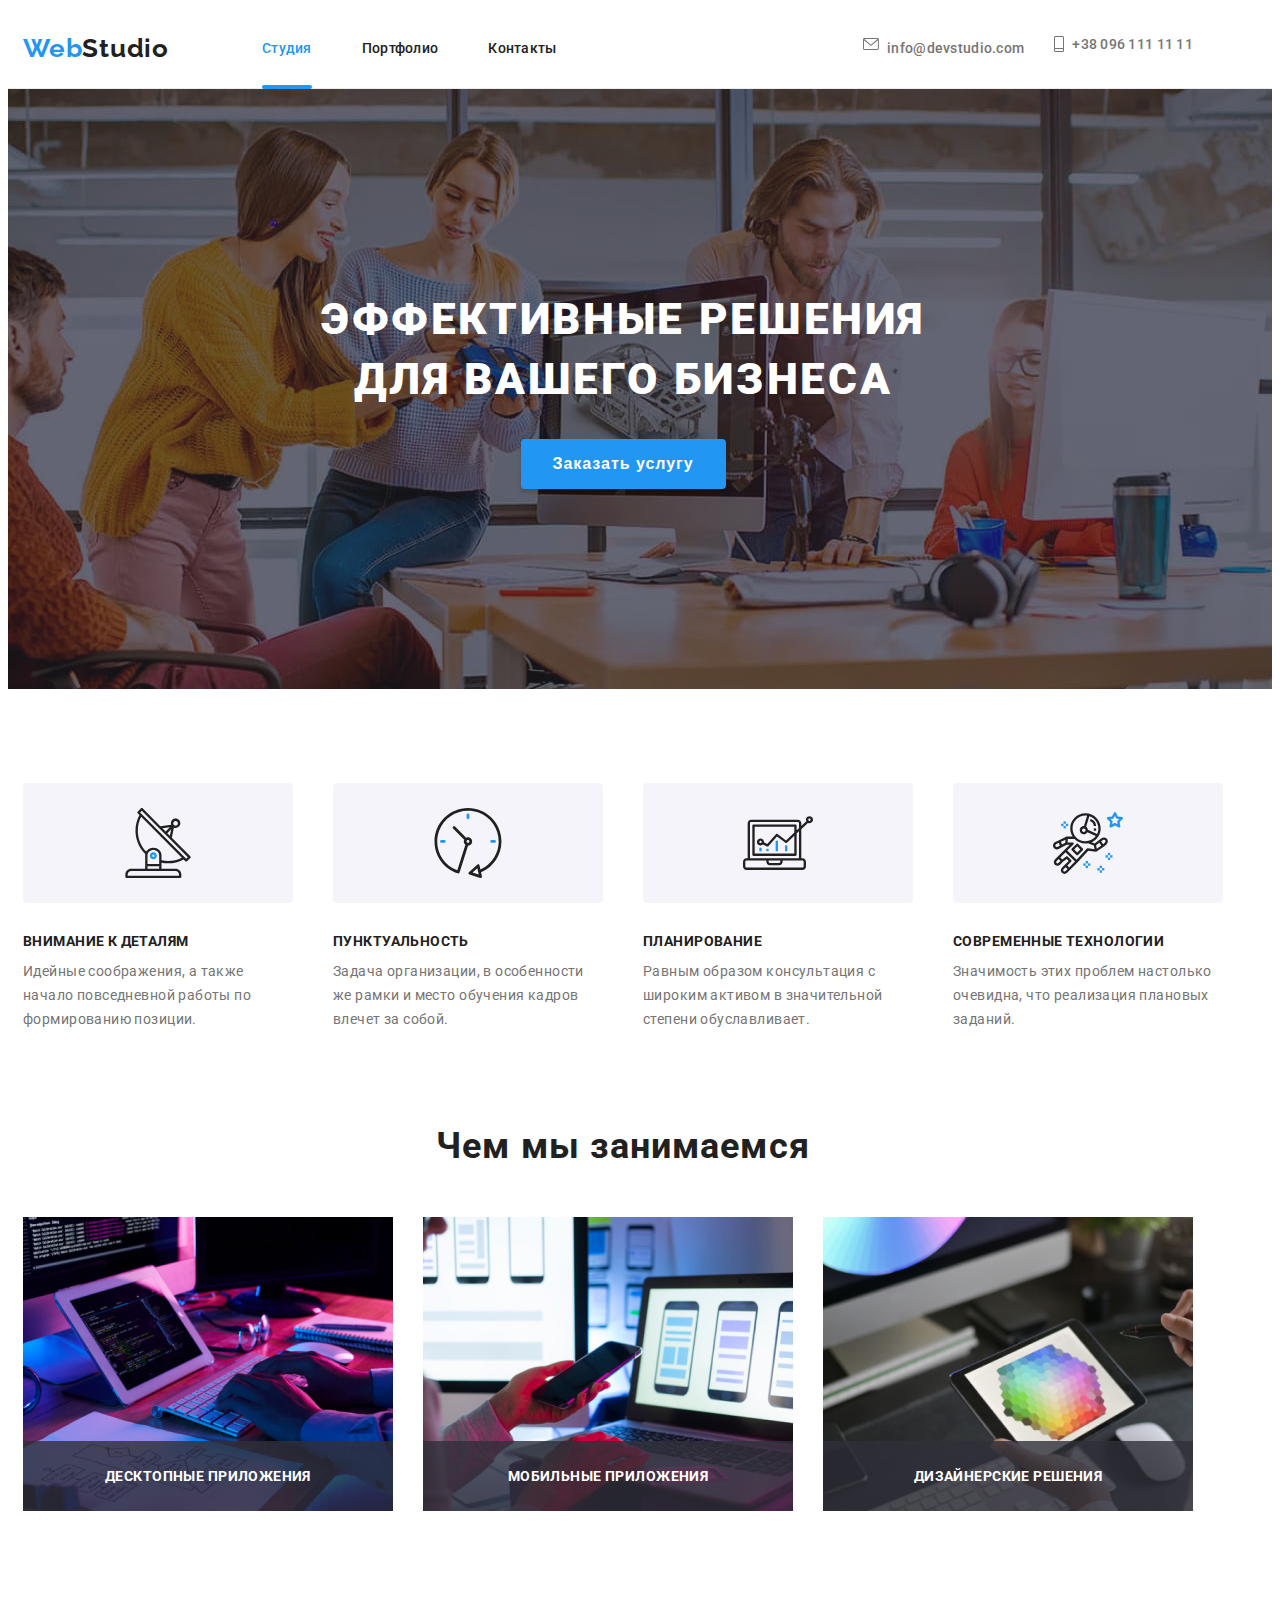
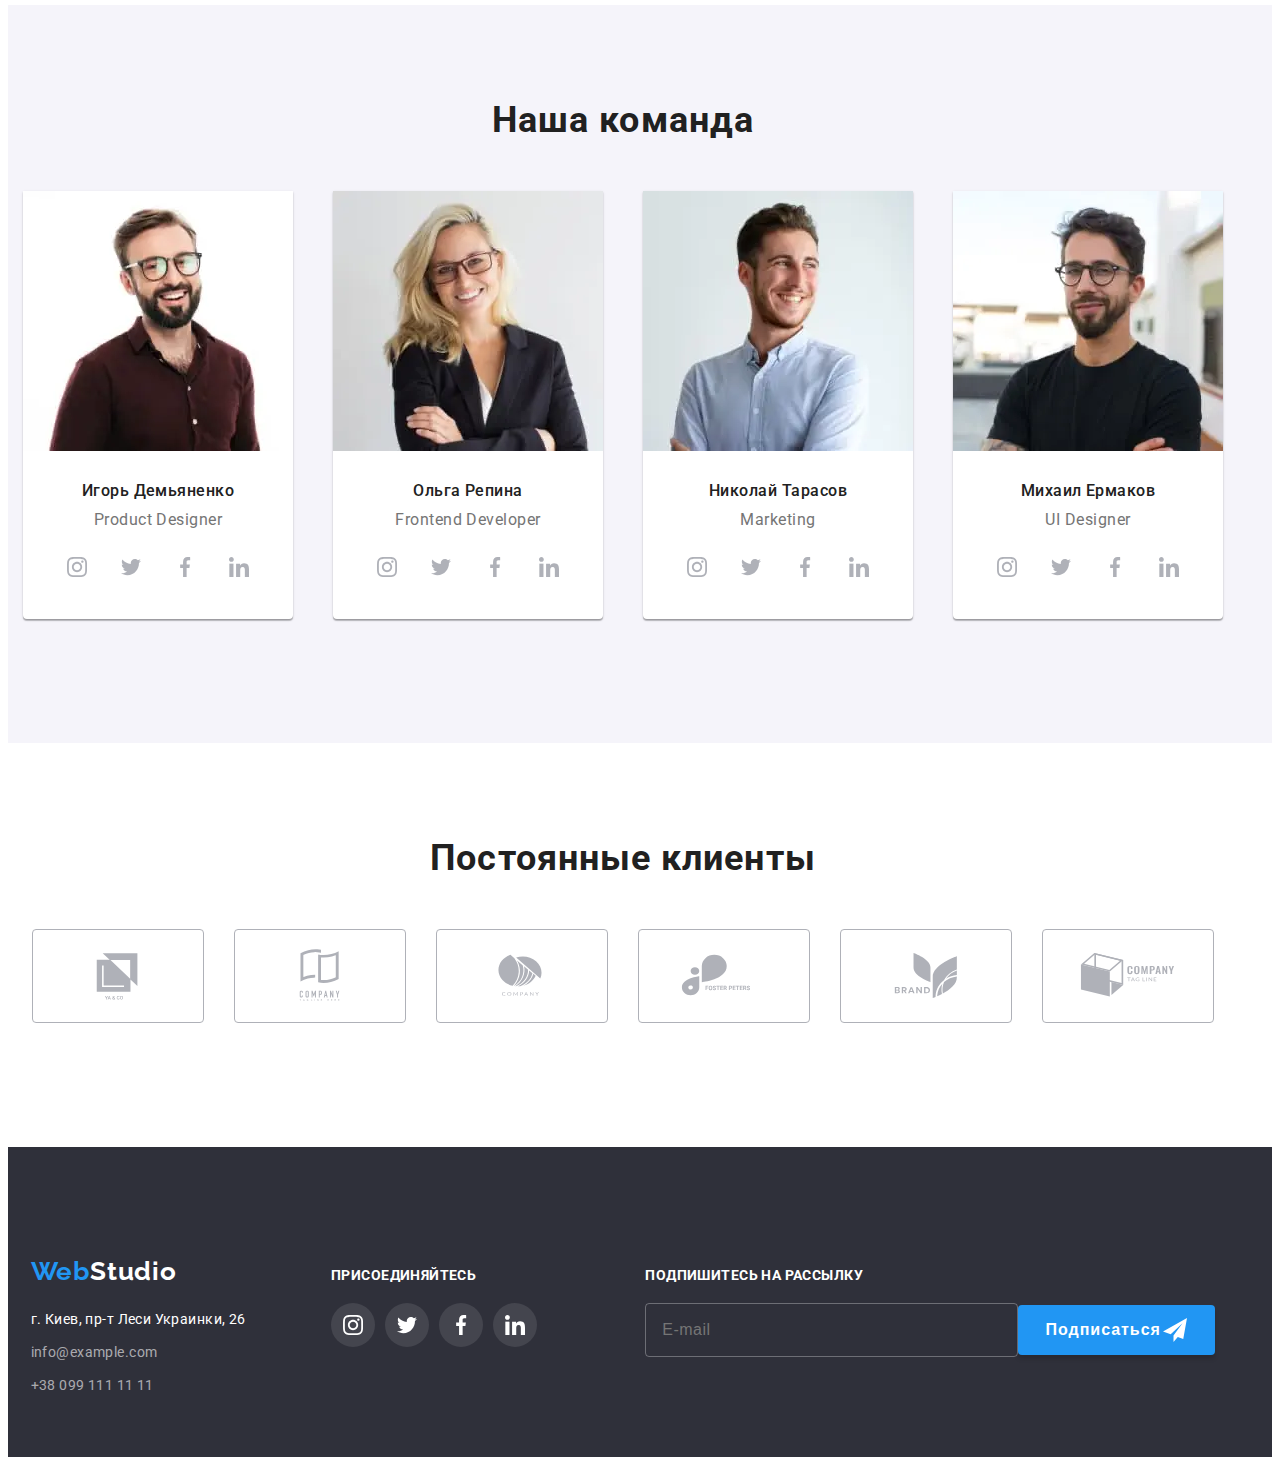
==== commit 9bb50e22: "Initial commit" ====
--- a/index.html
+++ b/index.html
@@ -218,52 +218,52 @@
               <picture>
                 <source
                   srcset="
-                    ./images/desktop/my_team/igor_demyanenko@1x.webp 1x,
-                    ./images/desktop/my_team/igor_demyanenko@2x.webp 2x
+                    ./images/desktop/my_team/igor_demyanenko_desk@1x.webp 1x,
+                    ./images/desktop/my_team/igor_demyanenko_desk@2x.webp 2x
                   "
                   media="(min-width: 1200px)"
                   type="image/webp"
                 />
                 <source
                   srcset="
-                    ./images/desktop/my_team/igor_demyanenko@1x.jpg 1x,
-                    ./images/desktop/my_team/igor_demyanenko@2x.jpg 2x
+                    ./images/desktop/my_team/igor_demyanenko_desk@1x.jpg 1x,
+                    ./images/desktop/my_team/igor_demyanenko_desk@2x.jpg 2x
                   "
                   media="(min-width: 1200px)"
                 />
                 <source
                   srcset="
-                    ./images/tablet/my_team/igor_demyanenko@1x.webp 1x,
-                    ./images/tablet/my_team/igor_demyanenko@2x.webp 2x
+                    ./images/tablet/my_team/igor_demyanenko_tab@1x.webp 1x,
+                    ./images/tablet/my_team/igor_demyanenko_tab@2x.webp 2x
                   "
                   media="(min-width: 768px)"
                   type="image/webp"
                 />
                 <source
                   srcset="
-                    ./images/tablet/my_team/igor_demyanenko@1x.jpg 1x,
-                    ./images/tablet/my_team/igor_demyanenko@2x.jpg 2x
+                    ./images/tablet/my_team/igor_demyanenko_tab@1x.jpg 1x,
+                    ./images/tablet/my_team/igor_demyanenko_tab@2x.jpg 2x
                   "
                   media="(min-width: 768px)"
                 />
                 <source
                   srcset="
-                    ./images/mobile/my_team/igor_demyanenko@1x.webp 1x,
-                    ./images/mobile/my_team/igor_demyanenko@2x.webp 2x
+                    ./images/mobile/my_team/igor_demyanenko_mob@1x.webp 1x,
+                    ./images/mobile/my_team/igor_demyanenko_mob@2x.webp 2x
                   "
                   media="(max-width: 767px)"
                   type="image/webp"
                 />
                 <source
                   srcset="
-                    ./images/mobile/my_team/igor_demyanenko@1x.jpg 1x,
-                    ./images/mobile/my_team/igor_demyanenko@2x.jpg 2x
+                    ./images/mobile/my_team/igor_demyanenko_mob@1x.jpg 1x,
+                    ./images/mobile/my_team/igor_demyanenko_mob@2x.jpg 2x
                   "
                   media="(max-width: 767px)"
                 />
                 <img
                   class="ourteam-list__img"
-                  src="./images/mobile/my_team/igor_demyanenko@1x.jpg"
+                  src="./images/mobile/my_team/igor_demyanenko_mob@1x.jpg"
                   alt="igor"
                 />
               </picture>
@@ -306,52 +306,52 @@
               <picture>
                 <source
                   srcset="
-                    ./images/desktop/my_team/olga_repina@1x.webp 1x,
-                    ./images/desktop/my_team/olga_repina@2x.webp 2x
+                    ./images/desktop/my_team/olga_repina_desk@1x.webp 1x,
+                    ./images/desktop/my_team/olga_repina_desk@2x.webp 2x
                   "
                   media="(min-width: 1200px)"
                   type="image/webp"
                 />
                 <source
                   srcset="
-                    ./images/desktop/my_team/olga_repina@1x.jpg 1x,
-                    ./images/desktop/my_team/olga_repina@2x.jpg 2x
+                    ./images/desktop/my_team/olga_repina_desk@1x.jpg 1x,
+                    ./images/desktop/my_team/olga_repina_desk@2x.jpg 2x
                   "
                   media="(min-width: 1200px)"
                 />
                 <source
                   srcset="
-                    ./images/tablet/my_team/olga_repina@1x.webp 1x,
-                    ./images/tablet/my_team/olga_repina@2x.webp 2x
+                    ./images/tablet/my_team/olga_repina_tab@1x.webp 1x,
+                    ./images/tablet/my_team/olga_repina_tab@2x.webp 2x
                   "
                   media="(min-width: 768px)"
                   type="image/webp"
                 />
                 <source
                   srcset="
-                    ./images/tablet/my_team/olga_repina@1x.jpg 1x,
-                    ./images/tablet/my_team/olga_repina@2x.jpg 2x
+                    ./images/tablet/my_team/olga_repina_tab@1x.jpg 1x,
+                    ./images/tablet/my_team/olga_repina_tab@2x.jpg 2x
                   "
                   media="(min-width: 768px)"
                 />
                 <source
                   srcset="
-                    ./images/mobile/my_team/olga_repina@1x.webp 1x,
-                    ./images/mobile/my_team/olga_repina@2x.webp 2x
+                    ./images/mobile/my_team/olga_repina_mob@1x.webp 1x,
+                    ./images/mobile/my_team/olga_repina_mob@2x.webp 2x
                   "
                   media="(max-width: 767px)"
                   type="image/webp"
                 />
                 <source
                   srcset="
-                    ./images/mobile/my_team/olga_repina@1x.jpg 1x,
-                    ./images/mobile/my_team/olga_repina@2x.jpg 2x
+                    ./images/mobile/my_team/olga_repina_mob@1x.jpg 1x,
+                    ./images/mobile/my_team/olga_repina_mob@2x.jpg 2x
                   "
                   media="(max-width: 767px)"
                 />
                 <img
                   class="ourteam-list__img"
-                  src="./images/mobile/my_team/olga_repina@1x.jpg"
+                  src="./images/mobile/my_team/olga_repina_mob@1x.jpg"
                   alt="olga"
                 />
               </picture>
@@ -394,52 +394,52 @@
               <picture>
                 <source
                   srcset="
-                    ./images/desktop/my_team/nikolai_tarasov@1x.webp 1x,
-                    ./images/desktop/my_team/nikolai_tarasov@2x.webp 2x
+                    ./images/desktop/my_team/nikolai_tarasov_desk@1x.webp 1x,
+                    ./images/desktop/my_team/nikolai_tarasov_desk@2x.webp 2x
                   "
                   media="(min-width: 1200px)"
                   type="image/webp"
                 />
                 <source
                   srcset="
-                    ./images/desktop/my_team/nikolai_tarasov@1x.jpg 1x,
-                    ./images/desktop/my_team/nikolai_tarasov@2x.jpg 2x
+                    ./images/desktop/my_team/nikolai_tarasov_desk@1x.jpg 1x,
+                    ./images/desktop/my_team/nikolai_tarasov_desk@2x.jpg 2x
                   "
                   media="(min-width: 1200px)"
                 />
                 <source
                   srcset="
-                    ./images/tablet/my_team/nikolai_tarasov@1x.webp 1x,
-                    ./images/tablet/my_team/nikolai_tarasov@2x.webp 2x
+                    ./images/tablet/my_team/nikolai_tarasov_tab@1x.webp 1x,
+                    ./images/tablet/my_team/nikolai_tarasov_tab@2x.webp 2x
                   "
                   media="(min-width: 768px)"
                   type="image/webp"
                 />
                 <source
                   srcset="
-                    ./images/tablet/my_team/nikolai_tarasov@1x.jpg 1x,
-                    ./images/tablet/my_team/nikolai_tarasov@2x.jpg 2x
+                    ./images/tablet/my_team/nikolai_tarasov_tab@1x.jpg 1x,
+                    ./images/tablet/my_team/nikolai_tarasov_tab@2x.jpg 2x
                   "
                   media="(min-width: 768px)"
                 />
                 <source
                   srcset="
-                    ./images/mobile/my_team/nikolai_tarasov@1x.webp 1x,
-                    ./images/mobile/my_team/nikolai_tarasov@2x.webp 2x
+                    ./images/mobile/my_team/nikolai_tarasov_mob@1x.webp 1x,
+                    ./images/mobile/my_team/nikolai_tarasov_mob@2x.webp 2x
                   "
                   media="(max-width: 767px)"
                   type="image/webp"
                 />
                 <source
                   srcset="
-                    ./images/mobile/my_team/nikolai_tarasov@1x.jpg 1x,
-                    ./images/mobile/my_team/nikolai_tarasov@2x.jpg 2x
+                    ./images/mobile/my_team/nikolai_tarasov_mob@1x.jpg 1x,
+                    ./images/mobile/my_team/nikolai_tarasov_mob@2x.jpg 2x
                   "
                   media="(max-width: 767px)"
                 />
                 <img
                   class="ourteam-list__img"
-                  src="./images/mobile/my_team/nikolai_tarasov@1x.jpg"
+                  src="./images/mobile/my_team/nikolai_tarasov_mob@1x.jpg"
                   alt="nikolai"
                 />
               </picture>
@@ -482,52 +482,52 @@
               <picture>
                 <source
                   srcset="
-                    ./images/desktop/my_team/mikhail_yermakov@1x.webp 1x,
-                    ./images/desktop/my_team/mikhail_yermakov@2x.webp 2x
+                    ./images/desktop/my_team/mikhail_yermakov_desk@1x.webp 1x,
+                    ./images/desktop/my_team/mikhail_yermakov_desk@2x.webp 2x
                   "
                   media="(min-width: 1200px)"
                   type="image/webp"
                 />
                 <source
                   srcset="
-                    ./images/desktop/my_team/mikhail_yermakov@1x.jpg 1x,
-                    ./images/desktop/my_team/mikhail_yermakov@2x.jpg 2x
+                    ./images/desktop/my_team/mikhail_yermakov_desk@1x.jpg 1x,
+                    ./images/desktop/my_team/mikhail_yermakov_desk@2x.jpg 2x
                   "
                   media="(min-width: 1200px)"
                 />
                 <source
                   srcset="
-                    ./images/tablet/my_team/mikhail_yermakov@1x.webp 1x,
-                    ./images/tablet/my_team/mikhail_yermakov@2x.webp 2x
+                    ./images/tablet/my_team/mikhail_yermakov_tab@1x.webp 1x,
+                    ./images/tablet/my_team/mikhail_yermakov_tab@2x.webp 2x
                   "
                   media="(min-width: 768px)"
                   type="image/webp"
                 />
                 <source
                   srcset="
-                    ./images/tablet/my_team/mikhail_yermakov@1x.jpg 1x,
-                    ./images/tablet/my_team/mikhail_yermakov@2x.jpg 2x
+                    ./images/tablet/my_team/mikhail_yermakov_tab@1x.jpg 1x,
+                    ./images/tablet/my_team/mikhail_yermakov_tab@2x.jpg 2x
                   "
                   media="(min-width: 768px)"
                 />
                 <source
                   srcset="
-                    ./images/mobile/my_team/mikhail_yermakov@1x.webp 1x,
-                    ./images/mobile/my_team/mikhail_yermakov@2x.webp 2x
+                    ./images/mobile/my_team/mikhail_yermakov_mob@1x.webp 1x,
+                    ./images/mobile/my_team/mikhail_yermakov_mob@2x.webp 2x
                   "
                   media="(max-width: 767px)"
                   type="image/webp"
                 />
                 <source
                   srcset="
-                    ./images/mobile/my_team/mikhail_yermakov@1x.jpg 1x,
-                    ./images/mobile/my_team/mikhail_yermakov@2x.jpg 2x
+                    ./images/mobile/my_team/mikhail_yermakov_mob@1x.jpg 1x,
+                    ./images/mobile/my_team/mikhail_yermakov_mob@2x.jpg 2x
                   "
                   media="(max-width: 767px)"
                 />
                 <img
                   class="ourteam-list__img"
-                  src="./images/mobile/my_team/mikhail_yermakov@1x.jpg"
+                  src="./images/mobile/my_team/mikhail_yermakov_mob@1x.jpg"
                   alt="mikhail"
                 />
               </picture>
--- a/css/main.min.css
+++ b/css/main.min.css
@@ -1 +1 @@
-:root{--primary-font-family: "Roboto", sans-serif;--secondary-font-family: "Raleway", sans-serif;--accent-color: #188ce8;--secondary-color: #2196f3;--white-color: #ffffff}.visually-hidden{position:absolute;width:1px;height:1px;margin:-1px;border:0;padding:0;white-space:nowrap;clip-path:inset(100%);clip:rect(0 0 0 0);overflow:hidden}.projects-item-overlay,.ourclients-list__box,.social-list__link,.social-list,.aboutus-container,.modal-close-btn{display:flex;justify-content:center;align-items:center}h1,h2,h3,h4,h5,h6,p{margin-top:0;margin-bottom:0}ul{margin-top:0;margin-bottom:0;padding-left:0}img{display:block}.link{text-decoration:none}.list{list-style:none}body{font-family:var(--primary-font-family);color:#212121}.container{width:100%;padding-left:15px;padding-right:15px}@media screen and (min-width: 480px){.container{width:480px;margin-left:auto;margin-right:auto}}@media screen and (min-width: 768px){.container{width:766px}}@media screen and (min-width: 1200px){.container{width:1200px}}.logo{font-size:26px;font-weight:700;line-height:1.1923076923;font-family:var(--secondary-font-family);letter-spacing:.03em;color:var(--secondary-color);margin-right:93px}.logo__white{color:var(--white-color)}.logo__black{color:#212121}.h2titles{font-size:36px;font-weight:700;line-height:1.1666666667;letter-spacing:.03em;margin-bottom:50px}.backdrop{position:fixed;top:0;left:0;width:100%;height:100%;background:rgba(0,0,0,.2);transition:opacity 250ms cubic-bezier(0.4, 0, 0.2, 1),visibility 250ms cubic-bezier(0.4, 0, 0.2, 1)}.backdrop.is-hidden{opacity:0;visibility:hidden;pointer-events:none}.modal{position:absolute;top:50%;left:50%;transform:translate(-50%, -50%);width:450px;height:609px;background:var(--white-color);box-shadow:0px 1px 3px rgba(0,0,0,.12),0px 1px 1px rgba(0,0,0,.14),0px 2px 1px rgba(0,0,0,.2);border-radius:4px;padding:40px}.modal-close-btn{position:absolute;top:8px;right:8px;width:30px;height:30px;border-radius:50%;background:var(--white-color);border:1px solid rgba(0,0,0,.1);cursor:pointer;padding:0}.modal-close-btn:focus,.modal-close-btn:hover{fill:var(--secondary-color)}.modal-close-btn-icon{transition:fill 250ms cubic-bezier(0.4, 0, 0.2, 1)}@media screen and (min-width: 1200px){.modal{width:528px;height:581px}}.form-value{font-size:20px;font-weight:700;line-height:1.15;text-align:center;letter-spacing:.03em;color:#212121;margin-bottom:12px}.form{display:flex;flex-direction:column}.form-dis{margin-bottom:10px}.form-dis-prompt{font-size:12px;font-weight:400;line-height:1.1666666667;display:block;letter-spacing:.01em;color:#757575}.form-input{width:100%;height:40px;padding-left:42px;border:1px solid rgba(33,33,33,.2);border-radius:4px;margin-top:4px;cursor:pointer;transition:border-color 250ms cubic-bezier(0.4, 0, 0.2, 1);position:relative}.form-input:focus{outline:none;border-color:var(--secondary-color)}.form-icon{display:block;position:absolute;top:50%;left:14px;transform:translateY(-50%);transition:fill 250ms cubic-bezier(0.4, 0, 0.2, 1)}.form-input:focus+.form-icon{fill:var(--secondary-color)}.form-input-wrapper{position:relative;display:block}.form-text{width:100%;height:120px;resize:none;border:1px solid rgba(33,33,33,.2);border-radius:4px;padding:12px 16px;margin-top:4px;transition:border-color 250ms cubic-bezier(0.4, 0, 0.2, 1)}.form-text:focus{outline:none;border-color:#2196f3}.form-text::placeholder{font-size:14px;font-weight:400;line-height:1.1428571429;letter-spacing:.01em;color:rgba(117,117,117,.5)}.form-policy{font-size:12px;font-weight:400;line-height:1.1666666667;margin-top:10px;margin-bottom:30px;display:block;letter-spacing:.03em;color:#757575}.form-policy::before{content:"";width:14px;height:14px;cursor:pointer;border:1px solid #212121;margin-left:12px;margin-right:8px}.form-checkbox:checked+.form-policy::before{background-color:#2196f3;background-image:url(../../images/form-check.svg);background-position:center}.form-checkbox:focus+.form-policy::before{outline:1px solid #212121}.form-checkbox-link{color:var(--secondary-color)}.form-btn{font-size:16px;font-weight:700;line-height:1.875;align-self:center;width:200px;height:50px;letter-spacing:.06em;color:var(--white-color);background:var(--secondary-color);cursor:pointer;box-shadow:0px 4px 4px rgba(0,0,0,.15);border-radius:4px;border:none;padding:10px 55px;transition:background 250ms cubic-bezier(0.4, 0, 0.2, 1)}.form-btn:hover,.form-btn:focus{background:var(--accent-color)}@media screen and (min-width: 1200px){.form-policy{font-size:14px;font-weight:400;line-height:1.7142857143;display:flex;align-items:center}}.mobile-menu{position:fixed;left:0;top:0;width:100%;height:100%;background-color:var(--white-color);opacity:0;visibility:hidden;pointer-events:none;transition:opacity 250ms cubic-bezier(0.4, 0, 0.2, 1),visibility 250ms cubic-bezier(0.4, 0, 0.2, 1)}.mobile-menu.is-open{opacity:1;visibility:visible;pointer-events:auto}.mobile-menu__container{position:relative;padding-top:48px;padding-bottom:48px;padding-left:22px}.mobile-menu__close-btn{position:absolute;top:10px;right:15px;background-color:rgba(0,0,0,0);border:0;padding:0;line-height:0;cursor:pointer}.mobile-menu__close-btn:focus,.mobile-menu__close-btn:hover{fill:var(--secondary-color)}.mobile-menu__close-icon{transition:fill 250ms cubic-bezier(0.4, 0, 0.2, 1)}.mobile-menu-list{margin-bottom:306px}.mobile-menu-list__item{margin-bottom:32px}.mobile-menu-list__link{font-family:var(--primary-font-family);font-size:40px;font-weight:500;line-height:1.175;letter-spacing:.02em;color:#212121}.mobile-menu-contacts{margin-bottom:64px}.mobile-menu-contacts__item{margin-bottom:32px}.mobile-menu-contacts__tel-link{font-family:var(--primary-font-family);font-size:34px;font-weight:500;line-height:1.1764705882;letter-spacing:.02em;color:var(--secondary-color)}.mobile-menu-contacts__mail-link{font-family:var(--primary-font-family);font-size:24px;font-weight:500;line-height:1.1666666667;letter-spacing:.02em;color:#757575}.mobile-menu-social-list{display:flex}.mobile-menu-social-list__item:not(:last-child){border-right:1px solid rgba(33,33,33,.2)}.mobile-menu-social-list__link{font-family:var(--primary-font-family);font-size:18px;font-weight:500;line-height:1.2222222222;letter-spacing:.02em;color:var(--secondary-color);margin-right:10px}.mobile-menu-social-list__item:not(:first-child){margin-left:10px}.header{background:var(--white-color);border-bottom:1px solid #ececec}.header__container{display:flex;align-items:center;justify-content:space-between}.current{color:var(--secondary-color)}@media screen and (max-width: 767px){.header{padding-top:16px;padding-bottom:16px}.menu{display:none}.header-contacts{display:none}.mobile-menu-open-btn{background-color:rgba(0,0,0,0);border:0;padding:0;line-height:0;cursor:pointer}.mobile-menu-open-btn:focus,.mobile-menu-open-btn:hover{fill:var(--secondary-color)}.mobile-menu-open-btn__icon{transition:fill 250ms cubic-bezier(0.4, 0, 0.2, 1)}}@media screen and (min-width: 768px){.mobile-menu-open-btn{display:none}.menu{display:flex;padding-top:32px;padding-bottom:32px}.navigation{display:flex;align-items:center}.menu__item{display:block;position:relative}.menu__item:not(:last-child){margin-right:50px}.menu-link{font-size:14px;font-weight:500;line-height:1.1428571429;display:flex;letter-spacing:.02em;color:inherit;margin-left:auto;transition:color 250ms cubic-bezier(0.4, 0, 0.2, 1)}.menu-link:hover,.menu-link:focus{color:var(--secondary-color)}.current{color:var(--secondary-color)}.current::after{position:absolute;left:0;top:45px;content:"";width:100%;height:4px;background:var(--secondary-color);border-radius:2px}.header-contacts__item{display:block}.header-contacts__link{color:#757575}.header-contacts__mail-img{margin-bottom:10px;margin-right:8px;width:16px;height:12px;fill:#757575;margin-top:2px;transition:fill 250ms cubic-bezier(0.4, 0, 0.2, 1)}.menu-link:hover .header-contacts__mail-img,.menu-link:focus .header-contacts__mail-img{fill:var(--secondary-color)}.header-contacts__mobile-img{margin-right:8px;width:10px;height:16px;fill:#757575;transition:fill 250ms cubic-bezier(0.4, 0, 0.2, 1)}.menu-link:hover .header-contacts__mobile-img,.menu-link:focus .header-contacts__mobile-img{fill:var(--secondary-color)}}@media screen and (min-width: 1200px){.header__container{display:flex;align-items:center;justify-content:flex-start}.navigation{margin-left:93px;margin-right:280px}.header-contacts{display:flex;margin-left:auto}.header-contacts__link{margin-right:30px;display:flex;align-items:center}}.hero{width:100%;padding-top:118px;padding-bottom:118px;margin-left:auto;margin-right:auto;text-align:center;background-image:linear-gradient(rgba(47, 48, 58, 0.4), rgba(47, 48, 58, 0.4)),url(../../images/mobile/header/header@1x.jpg);background-size:cover;background-repeat:no-repeat;background-position:center}@media(min-device-pixel-ratio: 2),(min-resolution: 192dpi),(min-resolution: 2dppx){.hero{background-image:linear-gradient(to right, rgba(47, 48, 58, 0.4), rgba(47, 48, 58, 0.4)),url(../../images/mobile/header/header@2x.jpg)}}.headline{font-size:26px;font-weight:900;line-height:1.6153846154;width:360px;text-transform:uppercase;color:var(--white-color);letter-spacing:.06em;margin-bottom:30px;margin-left:auto;margin-right:auto}.modal-btn{font-size:16px;font-weight:700;line-height:1.875;letter-spacing:.06em;color:var(--white-color);background:var(--secondary-color);cursor:pointer;box-shadow:0px 4px 4px rgba(0,0,0,.15);border-radius:4px;border:none;padding:10px 32px;transition:background 250ms cubic-bezier(0.4, 0, 0.2, 1)}.modal-btn:hover,.modal-btn:focus{background:var(--accent-color)}@media screen and (min-width: 768px){.hero{margin-left:auto;margin-right:auto;background-image:linear-gradient(rgba(47, 48, 58, 0.4), rgba(47, 48, 58, 0.4)),url(../../images/tablet/header/header@1x.jpg);background-size:cover;background-repeat:no-repeat;background-color:var(--accent-background)}}@media screen and (min-width: 768px)and (min-device-pixel-ratio: 2),screen and (min-width: 768px)and (min-resolution: 192dpi),screen and (min-width: 768px)and (min-resolution: 2dppx){.hero{background-image:linear-gradient(to right, rgba(47, 48, 58, 0.4), rgba(47, 48, 58, 0.4)),url(../../images/tablet/header/header@2x.jpg)}}@media screen and (min-width: 1200px){.hero{max-width:1600px;padding-top:200px;padding-bottom:200px;margin-left:auto;margin-right:auto;background-image:linear-gradient(rgba(47, 48, 58, 0.4), rgba(47, 48, 58, 0.4)),url(../../images/desktop/header/header@1x.jpg);background-size:cover;background-repeat:no-repeat;background-color:var(--accent-background)}}@media screen and (min-width: 1200px)and (min-device-pixel-ratio: 2),screen and (min-width: 1200px)and (min-resolution: 192dpi),screen and (min-width: 1200px)and (min-resolution: 2dppx){.hero{background-image:linear-gradient(to right, rgba(47, 48, 58, 0.4), rgba(47, 48, 58, 0.4)),url(../../images/desktop/header/header@2x.jpg)}}.aboutus-container{width:450px;height:120px;background:#f5f4fa;border-radius:4px;margin-bottom:30px}.aboutus-container__img{width:70px;height:70px}.aboutus{padding-top:60px;padding-bottom:60px}.aboutus-list{display:block}.aboutus-list__item{width:450px}.aboutus-titles{font-size:14px;font-weight:700;line-height:1.1428571429;letter-spacing:.03em;text-transform:uppercase;margin-bottom:10px;display:flex;justify-content:center}.aboutus-titles__suptitles{font-size:14px;font-weight:400;line-height:1.7142857143;letter-spacing:.03em;color:#757575}.aboutus-titles__suptitles:not(:last-child){margin-bottom:30px}@media screen and (min-width: 768px){.aboutus-container{width:354px}.aboutus-list{display:flex;flex-wrap:wrap;justify-content:space-between}.aboutus-list__item{width:354px}.aboutus-titles{display:block}}@media screen and (min-width: 1200px){.aboutus-container{width:270px}.aboutus{padding-top:94px;padding-bottom:94px}.aboutus-list{display:flex;align-items:center}.aboutus-list__item{width:270px}.aboutus-list__item:not(:last-child){margin-right:30px}.aboutus-titles__suptitles{margin-bottom:0}}@media screen and (max-width: 1999px){.ourprojects{display:none}}@media screen and (min-width: 1200px){.ourprojects{display:block;padding-bottom:94px;text-align:center}.ourprojects-list{display:flex;align-items:center}.ourprojects-list__item{position:relative}.ourprojects-list__item:not(:last-child){margin-right:30px}.ourprojects-list__discription{font-size:14px;font-weight:700;line-height:1.1428571429;letter-spacing:.03em;text-transform:uppercase;color:var(--white-color);display:flex;align-items:center;justify-content:center;width:370px;height:70px;background:rgba(47,48,58,.8);position:absolute;left:0;bottom:0}}.ourteam{background:#f5f4fa;text-align:center;padding-top:60px;padding-bottom:60px}.h2titles{font-size:28px;font-weight:700;line-height:1.1785714286;letter-spacing:.03em;margin-bottom:30px}.ourteam-list{display:block}.ourteam-list__item{background:var(--white-color);box-shadow:0px 1px 3px rgba(0,0,0,.12),0px 1px 1px rgba(0,0,0,.14),0px 2px 1px rgba(0,0,0,.2);border-radius:0px 0px 4px 4px;margin-bottom:30px}.teamsmember{padding:30px 20px}.teamsmember__name{font-size:16px;font-weight:500;line-height:1.1875;letter-spacing:.03em;margin-bottom:10px}.teamsmember__position{font-size:16px;font-weight:400;line-height:1.1875;letter-spacing:.03em;color:#757575;margin-bottom:16px}.social-list__link{width:44px;height:44px;border-radius:50%;transition:background-color 250ms cubic-bezier(0.4, 0, 0.2, 1)}.social-list__link:hover,.social-list__link:focus{background-color:var(--secondary-color)}.social-list__item:not(:last-child){margin-right:10px}.social-list__icon{fill:#afb1b8;transition:fill 250ms cubic-bezier(0.4, 0, 0.2, 1)}.social-list__link:hover .social-list__icon,.social-list__link:focus .social-list__icon{fill:#f5f4fa}@media screen and (min-width: 768px){.ourteam-list{display:flex;flex-wrap:wrap;justify-content:space-between}}@media screen and (min-width: 1200px){.ourteam{padding-top:94px;padding-bottom:94px}.h2titles{font-size:36px;font-weight:700;line-height:1.1666666667;margin-bottom:50px}.ourteam-list{display:flex}.ourteam-list__item:not(:last-child){margin-right:30px}}.ourclients{padding-top:60px;padding-bottom:60px;text-align:center}.ourclients-list{display:flex;flex-wrap:wrap;justify-content:space-between}.ourclients-list__item{margin-bottom:30px}.ourclients-list__box{width:210px;height:92px;border:1px solid #afb1b8;border-radius:4px;transition:border-color 250ms cubic-bezier(0.4, 0, 0.2, 1)}.ourclients-list__box:hover,.ourclients-list__box:focus{border-color:var(--secondary-color)}.ourclients-list__icon{fill:#afb1b8;transition:fill 250ms cubic-bezier(0.4, 0, 0.2, 1)}.ourclients-list__box:hover .ourclients-list__icon,.ourclients-list__box:focus .ourclients-list__icon{fill:var(--secondary-color)}@media screen and (min-width: 768px){.ourclients-list__box{width:226px}}@media screen and (min-width: 1200px){.ourclients{padding-top:94px;padding-bottom:94px}.ourclients-list{display:flex;justify-content:center}.ourclients-list__box{width:170px}.ourclients-list__item:not(:last-child){margin-right:30px}}.footer{background:#2f303a;padding-top:60px;padding-bottom:60px}.address{margin-top:20px}.adress-list-link{font-size:14px;font-weight:400;line-height:1.7142857143;font-style:normal;letter-spacing:.03em;color:rgba(255,255,255,.6)}.geo{color:var(--white-color);margin-bottom:9px}.adress-list-item:not(:last-child){margin-bottom:9px}.join-container{margin-top:60px}.join-container-title{font-size:14px;font-weight:700;line-height:1.1428571429;letter-spacing:.03em;text-transform:uppercase;color:var(--white-color);margin-bottom:20px}.logo{margin:0}.footer-container{display:block;text-align:center}.social-list-footer-link{fill:var(--white-color);background:rgba(255,255,255,.1)}.sub-container{width:450px;margin-top:60px;display:block}.sub-title{font-size:14px;font-weight:700;line-height:1.1428571429;letter-spacing:.03em;text-transform:uppercase;color:var(--white-color);margin-bottom:20px}.sub-list{display:block}.sub-input{width:100%;height:50px;border:1px solid rgba(255,255,255,.3);border-radius:4px;padding-left:16px;background-color:rgba(0,0,0,0);color:var(--white-color)}.sub-input::placeholder{font-size:16px;line-height:1.25;letter-spacing:.03em}.sub-btn{margin:0 auto;margin-top:20px;font-size:16px;font-weight:700;line-height:1.875;width:200px;height:50px;align-self:center;letter-spacing:.06em;color:var(--white-color);background:var(--secondary-color);cursor:pointer;box-shadow:0px 4px 4px rgba(0,0,0,.15);border-radius:4px;border:none;padding:10px 28px;transition:background 250ms cubic-bezier(0.4, 0, 0.2, 1);display:flex;align-items:center;justify-content:space-between}.sub-btn:hover,.sub-btn:focus{background:var(--accent-color)}@media screen and (min-width: 768px){.footer-container{display:flex;flex-wrap:wrap;justify-content:space-around}.sub-list{display:block}.join-container{margin-top:0}}@media screen and (min-width: 1200px){.join-container{margin-left:70px;margin-right:93px}.footer-container{display:flex;align-items:baseline}.contacts-container{text-align:left}.join-container-title{text-align:left}.sub-container{width:570px}.sub-title{text-align:left}.sub-input{width:358px}.sub-list{display:flex;justify-content:space-around}.sub-btn{margin-top:0}}.main-section{padding-top:60px;padding-bottom:60px}.section-list{display:flex;flex-wrap:wrap;align-items:center;margin-bottom:25px}.section-list-item{margin-bottom:15px}.section-list-item:not(:last-child){margin-right:8px}.modal-btns{font-size:16px;font-weight:500;line-height:1.625;letter-spacing:.03em;cursor:pointer;background:#f5f4fa;border:none;border-radius:4px;padding:6px 22px;transition:background 250ms cubic-bezier(0.4, 0, 0.2, 1),color 250ms cubic-bezier(0.4, 0, 0.2, 1),box-shadow 250ms cubic-bezier(0.4, 0, 0.2, 1)}.modal-btns:hover,.modal-btns:focus{background:var(--secondary-color);color:var(--white-color);box-shadow:0px 3px 1px rgba(0,0,0,.1),0px 1px 2px rgba(0,0,0,.08),0px 2px 2px rgba(0,0,0,.12)}.projects{display:flex;flex-wrap:wrap;margin-top:-30px}.projects-item{display:flex;background:var(--white-color);margin-top:30px}.projects-item:not(:nth-child(3n)){margin-right:30px}.projectsUF{padding:20px 24px;border:1px solid #eee;border-top:none}.projects-name{font-size:18px;font-weight:700;line-height:2;letter-spacing:.06em;margin-bottom:4px}.projects-discription{font-size:16px;font-weight:400;line-height:1.875;letter-spacing:.03em;color:#757575}.projects-item-link{display:block;font-style:normal;color:inherit;transition:box-shadow 250ms cubic-bezier(0.4, 0, 0.2, 1)}.projects-item-link:hover,.projects-item-link:focus{box-shadow:0px 1px 1px rgba(0,0,0,.12),0px 4px 4px rgba(0,0,0,.06),1px 4px 6px rgba(0,0,0,.16)}.projects-item-box{position:relative;overflow:hidden}.projects-item-overlay{position:absolute;top:0;left:0;width:100%;height:100%;background:rgba(33,150,243,.9);padding:63px 24px;transform:translateY(100%);transition:transform 250ms cubic-bezier(0.4, 0, 0.2, 1)}.projects-item-link:hover .projects-item-overlay,.projects-item-link:focus .projects-item-overlay{transform:translateY(0%)}.projects-item-p{font-size:18px;font-weight:400;line-height:1.5555555556;letter-spacing:.03em;color:var(--white-color)}@media screen and (min-width: 768px){.section-list{display:flex;justify-content:center;margin-bottom:30px}.section-list-item{margin-bottom:0}.projects{margin-top:0;display:flex;justify-content:space-between}.projects-item{width:354px;margin-top:0}.projects-item:not(:last-child){margin-bottom:30px}.projects-item:not(:nth-child(3n)){margin-right:0}.projectsUF-1box{height:146px}}@media screen and (min-width: 1200px){.main-section{padding-top:94px;padding-bottom:94px}.section-list{margin-bottom:50px}.projects{display:flex;flex-wrap:wrap;margin-top:-30px}.projects-item{background:var(--white-color);margin-top:30px}.projects-item:not(:nth-child(3n)){margin-right:30px}.projectsUF-1box{height:110px}}/*# sourceMappingURL=main.min.css.map */+:root{--primary-font-family: "Roboto", sans-serif;--secondary-font-family: "Raleway", sans-serif;--accent-color: #188ce8;--secondary-color: #2196f3;--white-color: #ffffff}.visually-hidden{position:absolute;width:1px;height:1px;margin:-1px;border:0;padding:0;white-space:nowrap;clip-path:inset(100%);clip:rect(0 0 0 0);overflow:hidden}.projects-item-overlay,.ourclients-list__box,.social-list__link,.social-list,.aboutus-container,.modal-close-btn{display:flex;justify-content:center;align-items:center}h1,h2,h3,h4,h5,h6,p{margin-top:0;margin-bottom:0}ul{margin-top:0;margin-bottom:0;padding-left:0}img{display:block}.link{text-decoration:none}.list{list-style:none}body{font-family:var(--primary-font-family);color:#212121}.container{width:100%;padding-left:15px;padding-right:15px}@media screen and (max-width: 480px){.container{width:100%;margin-left:auto;margin-right:auto}}@media screen and (min-width: 768px){.container{width:766px}}@media screen and (min-width: 1200px){.container{width:1200px}}.logo{font-size:26px;font-weight:700;line-height:1.1923076923;font-family:var(--secondary-font-family);letter-spacing:.03em;color:var(--secondary-color);margin-right:93px}.logo__white{color:var(--white-color)}.logo__black{color:#212121}.h2titles{font-size:36px;font-weight:700;line-height:1.1666666667;letter-spacing:.03em;margin-bottom:50px}.backdrop{position:fixed;top:0;left:0;width:100%;height:100%;background:rgba(0,0,0,.2);transition:opacity 250ms cubic-bezier(0.4, 0, 0.2, 1),visibility 250ms cubic-bezier(0.4, 0, 0.2, 1)}.backdrop.is-hidden{opacity:0;visibility:hidden;pointer-events:none}.modal{position:absolute;top:50%;left:50%;transform:translate(-50%, -50%);width:450px;height:609px;background:var(--white-color);box-shadow:0px 1px 3px rgba(0,0,0,.12),0px 1px 1px rgba(0,0,0,.14),0px 2px 1px rgba(0,0,0,.2);border-radius:4px;padding:40px}.modal-close-btn{position:absolute;top:8px;right:8px;width:30px;height:30px;border-radius:50%;background:var(--white-color);border:1px solid rgba(0,0,0,.1);cursor:pointer;padding:0}.modal-close-btn:focus,.modal-close-btn:hover{fill:var(--secondary-color)}.modal-close-btn-icon{transition:fill 250ms cubic-bezier(0.4, 0, 0.2, 1)}@media screen and (min-width: 1200px){.modal{width:528px;height:581px}}.form-value{font-size:20px;font-weight:700;line-height:1.15;text-align:center;letter-spacing:.03em;color:#212121;margin-bottom:12px}.form{display:flex;flex-direction:column}.form-dis{margin-bottom:10px}.form-dis-prompt{font-size:12px;font-weight:400;line-height:1.1666666667;display:block;letter-spacing:.01em;color:#757575}.form-input{width:100%;height:40px;padding-left:42px;border:1px solid rgba(33,33,33,.2);border-radius:4px;margin-top:4px;cursor:pointer;transition:border-color 250ms cubic-bezier(0.4, 0, 0.2, 1);position:relative}.form-input:focus{outline:none;border-color:var(--secondary-color)}.form-icon{display:block;position:absolute;top:50%;left:14px;transform:translateY(-50%);transition:fill 250ms cubic-bezier(0.4, 0, 0.2, 1)}.form-input:focus+.form-icon{fill:var(--secondary-color)}.form-input-wrapper{position:relative;display:block}.form-text{width:100%;height:120px;resize:none;border:1px solid rgba(33,33,33,.2);border-radius:4px;padding:12px 16px;margin-top:4px;transition:border-color 250ms cubic-bezier(0.4, 0, 0.2, 1)}.form-text:focus{outline:none;border-color:#2196f3}.form-text::placeholder{font-size:14px;font-weight:400;line-height:1.1428571429;letter-spacing:.01em;color:rgba(117,117,117,.5)}.form-policy{font-size:12px;font-weight:400;line-height:1.1666666667;margin-top:10px;margin-bottom:30px;display:block;letter-spacing:.03em;color:#757575}.form-policy::before{content:"";width:14px;height:14px;cursor:pointer;border:1px solid #212121;margin-left:12px;margin-right:8px}.form-checkbox:checked+.form-policy::before{background-color:#2196f3;background-image:url(../../images/form-check.svg);background-position:center}.form-checkbox:focus+.form-policy::before{outline:1px solid #212121}.form-checkbox-link{color:var(--secondary-color)}.form-btn{font-size:16px;font-weight:700;line-height:1.875;align-self:center;width:200px;height:50px;letter-spacing:.06em;color:var(--white-color);background:var(--secondary-color);cursor:pointer;box-shadow:0px 4px 4px rgba(0,0,0,.15);border-radius:4px;border:none;padding:10px 55px;transition:background 250ms cubic-bezier(0.4, 0, 0.2, 1)}.form-btn:hover,.form-btn:focus{background:var(--accent-color)}@media screen and (min-width: 1200px){.form-policy{font-size:14px;font-weight:400;line-height:1.7142857143;display:flex;align-items:center}}.mobile-menu{position:fixed;left:0;top:0;width:100%;height:100%;background-color:var(--white-color);opacity:0;visibility:hidden;pointer-events:none;transition:opacity 250ms cubic-bezier(0.4, 0, 0.2, 1),visibility 250ms cubic-bezier(0.4, 0, 0.2, 1)}.mobile-menu.is-open{opacity:1;visibility:visible;pointer-events:auto}.mobile-menu__container{position:relative;padding-top:48px;padding-bottom:48px;padding-left:22px}.mobile-menu__close-btn{position:absolute;top:10px;right:15px;background-color:rgba(0,0,0,0);border:0;padding:0;line-height:0;cursor:pointer}.mobile-menu__close-btn:focus,.mobile-menu__close-btn:hover{fill:var(--secondary-color)}.mobile-menu__close-icon{transition:fill 250ms cubic-bezier(0.4, 0, 0.2, 1)}.mobile-menu-list{margin-bottom:306px}.mobile-menu-list__item{margin-bottom:32px}.mobile-menu-list__link{font-family:var(--primary-font-family);font-size:40px;font-weight:500;line-height:1.175;letter-spacing:.02em;color:#212121}.mobile-menu-contacts{margin-bottom:64px}.mobile-menu-contacts__item{margin-bottom:32px}.mobile-menu-contacts__tel-link{font-family:var(--primary-font-family);font-size:34px;font-weight:500;line-height:1.1764705882;letter-spacing:.02em;color:var(--secondary-color)}.mobile-menu-contacts__mail-link{font-family:var(--primary-font-family);font-size:24px;font-weight:500;line-height:1.1666666667;letter-spacing:.02em;color:#757575}.mobile-menu-social-list{display:flex}.mobile-menu-social-list__item:not(:last-child){border-right:1px solid rgba(33,33,33,.2)}.mobile-menu-social-list__link{font-family:var(--primary-font-family);font-size:18px;font-weight:500;line-height:1.2222222222;letter-spacing:.02em;color:var(--secondary-color);margin-right:10px}.mobile-menu-social-list__item:not(:first-child){margin-left:10px}.header{background:var(--white-color);border-bottom:1px solid #ececec}.header__container{display:flex;align-items:center;justify-content:space-between}.current{color:var(--secondary-color)}@media screen and (max-width: 767px){.header{padding-top:16px;padding-bottom:16px}.menu{display:none}.header-contacts{display:none}.mobile-menu-open-btn{background-color:rgba(0,0,0,0);border:0;padding:0;line-height:0;cursor:pointer}.mobile-menu-open-btn:focus,.mobile-menu-open-btn:hover{fill:var(--secondary-color)}.mobile-menu-open-btn__icon{transition:fill 250ms cubic-bezier(0.4, 0, 0.2, 1)}}@media screen and (min-width: 768px){.mobile-menu-open-btn{display:none}.menu{display:flex;padding-top:32px;padding-bottom:32px}.navigation{display:flex;align-items:center}.menu__item{display:block;position:relative}.menu__item:not(:last-child){margin-right:50px}.menu-link{font-size:14px;font-weight:500;line-height:1.1428571429;display:flex;letter-spacing:.02em;color:inherit;margin-left:auto;transition:color 250ms cubic-bezier(0.4, 0, 0.2, 1)}.menu-link:hover,.menu-link:focus{color:var(--secondary-color)}.current{color:var(--secondary-color)}.current::after{position:absolute;left:0;top:45px;content:"";width:100%;height:4px;background:var(--secondary-color);border-radius:2px}.header-contacts__item{display:block}.header-contacts__link{color:#757575}.header-contacts__mail-img{margin-bottom:10px;margin-right:8px;width:16px;height:12px;fill:#757575;margin-top:2px;transition:fill 250ms cubic-bezier(0.4, 0, 0.2, 1)}.menu-link:hover .header-contacts__mail-img,.menu-link:focus .header-contacts__mail-img{fill:var(--secondary-color)}.header-contacts__mobile-img{margin-right:8px;width:10px;height:16px;fill:#757575;transition:fill 250ms cubic-bezier(0.4, 0, 0.2, 1)}.menu-link:hover .header-contacts__mobile-img,.menu-link:focus .header-contacts__mobile-img{fill:var(--secondary-color)}}@media screen and (min-width: 1200px){.header__container{display:flex;align-items:center;justify-content:flex-start}.navigation{margin-left:93px;margin-right:280px}.header-contacts{display:flex;margin-left:auto}.header-contacts__link{margin-right:30px;display:flex;align-items:center}}.hero{width:100%;padding-top:118px;padding-bottom:118px;margin-left:auto;margin-right:auto;text-align:center;background-image:linear-gradient(rgba(47, 48, 58, 0.4), rgba(47, 48, 58, 0.4)),url("../../images/mobile/header/header_mob@1x.jpg");background-size:cover;background-repeat:no-repeat;background-position:center}@media(min-device-pixel-ratio: 2),(min-resolution: 192dpi),(min-resolution: 2dppx){.hero{background-image:linear-gradient(to right, rgba(47, 48, 58, 0.4), rgba(47, 48, 58, 0.4)),url("../../images/mobile/header/header_mob@2x.jpg")}}.headline{font-size:26px;font-weight:900;line-height:1.6153846154;width:360px;text-transform:uppercase;color:var(--white-color);letter-spacing:.06em;margin-bottom:30px;margin-left:auto;margin-right:auto}.modal-btn{font-size:16px;font-weight:700;line-height:1.875;letter-spacing:.06em;color:var(--white-color);background:var(--secondary-color);cursor:pointer;box-shadow:0px 4px 4px rgba(0,0,0,.15);border-radius:4px;border:none;padding:10px 32px;transition:background 250ms cubic-bezier(0.4, 0, 0.2, 1)}.modal-btn:hover,.modal-btn:focus{background:var(--accent-color)}@media screen and (min-width: 768px){.hero{background-image:linear-gradient(rgba(47, 48, 58, 0.4), rgba(47, 48, 58, 0.4)),url("../../images/tablet/header/header_tab@1x.jpg");background-color:var(--accent-background)}}@media screen and (min-width: 768px)and (min-device-pixel-ratio: 2),screen and (min-width: 768px)and (min-resolution: 192dpi),screen and (min-width: 768px)and (min-resolution: 2dppx){.hero{background-image:linear-gradient(to right, rgba(47, 48, 58, 0.4), rgba(47, 48, 58, 0.4)),url("../../images/tablet/header/header_tab@2x.jpg")}}@media screen and (min-width: 1200px){.hero{max-width:1600px;padding-top:200px;padding-bottom:200px;background-image:linear-gradient(rgba(47, 48, 58, 0.4), rgba(47, 48, 58, 0.4)),url("../../images/desktop/header/header_desk@1x.jpg")}}@media screen and (min-width: 1200px)and (min-device-pixel-ratio: 2),screen and (min-width: 1200px)and (min-resolution: 192dpi),screen and (min-width: 1200px)and (min-resolution: 2dppx){.hero{background-image:linear-gradient(to right, rgba(47, 48, 58, 0.4), rgba(47, 48, 58, 0.4)),url("../../images/desktop/header/header_desk@2x.jpg")}}@media screen and (min-width: 1200px){.headline{font-size:44px;font-weight:900;line-height:1.3636363636;width:696px}}.aboutus-container{width:100%;height:120px;background:#f5f4fa;border-radius:4px;margin-bottom:30px}.aboutus-container__img{width:70px;height:70px}.aboutus{padding-top:60px;padding-bottom:30px}.aboutus-list{display:block}.aboutus-list__item{width:100%}.aboutus-titles{font-size:14px;font-weight:700;line-height:1.1428571429;letter-spacing:.03em;text-transform:uppercase;margin-bottom:10px;display:flex;justify-content:center}.aboutus-titles__suptitles{font-size:14px;font-weight:400;line-height:1.7142857143;letter-spacing:.03em;color:#757575;margin-bottom:30px}@media screen and (min-width: 768px){.aboutus-container{width:354px}.aboutus{padding-bottom:60px}.aboutus-list{display:flex;flex-wrap:wrap;justify-content:space-between}.aboutus-list__item{width:354px}.aboutus-titles{display:block}}@media screen and (min-width: 1200px){.aboutus-container{width:270px}.aboutus{padding-top:94px;padding-bottom:94px}.aboutus-list{display:flex;align-items:center}.aboutus-list__item{width:270px}.aboutus-list__item:not(:last-child){margin-right:30px}.aboutus-titles__suptitles{margin-bottom:0}}@media screen and (max-width: 1999px){.ourprojects{display:none}}@media screen and (min-width: 1200px){.ourprojects{display:block;padding-bottom:94px;text-align:center}.ourprojects-list{display:flex;align-items:center}.ourprojects-list__item{position:relative}.ourprojects-list__item:not(:last-child){margin-right:30px}.ourprojects-list__discription{font-size:14px;font-weight:700;line-height:1.1428571429;letter-spacing:.03em;text-transform:uppercase;color:var(--white-color);display:flex;align-items:center;justify-content:center;width:370px;height:70px;background:rgba(47,48,58,.8);position:absolute;left:0;bottom:0}}.ourteam{background:#f5f4fa;text-align:center;padding-top:60px;padding-bottom:60px}.h2titles{font-size:28px;font-weight:700;line-height:1.1785714286;letter-spacing:.03em;margin-bottom:30px}.ourteam-list{display:block}.ourteam-list__item{background:var(--white-color);box-shadow:0px 1px 3px rgba(0,0,0,.12),0px 1px 1px rgba(0,0,0,.14),0px 2px 1px rgba(0,0,0,.2);border-radius:0px 0px 4px 4px;margin-bottom:30px}.teamsmember{padding:30px 20px}.teamsmember__name{font-size:16px;font-weight:500;line-height:1.1875;letter-spacing:.03em;margin-bottom:10px}.teamsmember__position{font-size:16px;font-weight:400;line-height:1.1875;letter-spacing:.03em;color:#757575;margin-bottom:16px}.social-list__link{width:44px;height:44px;border-radius:50%;transition:background-color 250ms cubic-bezier(0.4, 0, 0.2, 1)}.social-list__link:hover,.social-list__link:focus{background-color:var(--secondary-color)}.social-list__item:not(:last-child){margin-right:10px}.social-list__icon{fill:#afb1b8;transition:fill 250ms cubic-bezier(0.4, 0, 0.2, 1)}.social-list__link:hover .social-list__icon,.social-list__link:focus .social-list__icon{fill:#f5f4fa}@media screen and (min-width: 768px){.ourteam-list{display:flex;flex-wrap:wrap;justify-content:space-between}}@media screen and (min-width: 1200px){.ourteam{padding-top:94px;padding-bottom:94px}.h2titles{font-size:36px;font-weight:700;line-height:1.1666666667;margin-bottom:50px}.ourteam-list{display:flex}.ourteam-list__item:not(:last-child){margin-right:30px}}.ourclients{padding-top:60px;padding-bottom:60px;text-align:center}.ourclients-list{display:flex;flex-wrap:wrap;justify-content:space-between}.ourclients-list__item{margin-bottom:30px}.ourclients-list__box{width:210px;height:92px;border:1px solid #afb1b8;border-radius:4px;transition:border-color 250ms cubic-bezier(0.4, 0, 0.2, 1)}.ourclients-list__box:hover,.ourclients-list__box:focus{border-color:var(--secondary-color)}.ourclients-list__icon{fill:#afb1b8;transition:fill 250ms cubic-bezier(0.4, 0, 0.2, 1)}.ourclients-list__box:hover .ourclients-list__icon,.ourclients-list__box:focus .ourclients-list__icon{fill:var(--secondary-color)}@media screen and (min-width: 768px){.ourclients-list__box{width:226px}}@media screen and (min-width: 1200px){.ourclients{padding-top:94px;padding-bottom:94px}.ourclients-list{display:flex;justify-content:center}.ourclients-list__box{width:170px}.ourclients-list__item:not(:last-child){margin-right:30px}}.footer{background:#2f303a;padding-top:60px;padding-bottom:60px}.address{margin-top:20px}.adress-list-link{font-size:14px;font-weight:400;line-height:1.7142857143;font-style:normal;letter-spacing:.03em;color:rgba(255,255,255,.6)}.geo{color:var(--white-color);margin-bottom:9px}.adress-list-item:not(:last-child){margin-bottom:9px}.join-container{margin-top:60px}.join-container-title{font-size:14px;font-weight:700;line-height:1.1428571429;letter-spacing:.03em;text-transform:uppercase;color:var(--white-color);margin-bottom:20px}.logo{margin:0}.footer-container{display:block;text-align:center}.social-list-footer-link{fill:var(--white-color);background:rgba(255,255,255,.1)}.sub-container{width:450px;margin-top:60px;display:block}.sub-title{font-size:14px;font-weight:700;line-height:1.1428571429;letter-spacing:.03em;text-transform:uppercase;color:var(--white-color);margin-bottom:20px}.sub-list{display:block}.sub-input{width:100%;height:50px;border:1px solid rgba(255,255,255,.3);border-radius:4px;padding-left:16px;background-color:rgba(0,0,0,0);color:var(--white-color)}.sub-input::placeholder{font-size:16px;line-height:1.25;letter-spacing:.03em}.sub-btn{margin:0 auto;margin-top:20px;font-size:16px;font-weight:700;line-height:1.875;width:200px;height:50px;align-self:center;letter-spacing:.06em;color:var(--white-color);background:var(--secondary-color);cursor:pointer;box-shadow:0px 4px 4px rgba(0,0,0,.15);border-radius:4px;border:none;padding:10px 28px;transition:background 250ms cubic-bezier(0.4, 0, 0.2, 1);display:flex;align-items:center;justify-content:space-between}.sub-btn:hover,.sub-btn:focus{background:var(--accent-color)}@media screen and (min-width: 768px){.footer-container{display:flex;flex-wrap:wrap;justify-content:space-around}.sub-list{display:block}.join-container{margin-top:0}}@media screen and (min-width: 1200px){.join-container{margin-left:70px;margin-right:93px}.footer-container{display:flex;align-items:baseline}.contacts-container{text-align:left}.join-container-title{text-align:left}.sub-container{width:570px}.sub-title{text-align:left}.sub-input{width:358px}.sub-list{display:flex;justify-content:space-around}.sub-btn{margin-top:0}}.main-section{padding-top:60px;padding-bottom:60px}.section-list{display:flex;flex-wrap:wrap;align-items:center;margin-bottom:25px}.section-list-item{margin-bottom:15px}.section-list-item:not(:last-child){margin-right:8px}.modal-btns{font-size:16px;font-weight:500;line-height:1.625;letter-spacing:.03em;cursor:pointer;background:#f5f4fa;border:none;border-radius:4px;padding:6px 22px;transition:background 250ms cubic-bezier(0.4, 0, 0.2, 1),color 250ms cubic-bezier(0.4, 0, 0.2, 1),box-shadow 250ms cubic-bezier(0.4, 0, 0.2, 1)}.modal-btns:hover,.modal-btns:focus{background:var(--secondary-color);color:var(--white-color);box-shadow:0px 3px 1px rgba(0,0,0,.1),0px 1px 2px rgba(0,0,0,.08),0px 2px 2px rgba(0,0,0,.12)}.projects{display:flex;flex-wrap:wrap;margin-top:-30px}.projects-item{display:flex;background:var(--white-color);margin-top:30px}.projects-item:not(:nth-child(3n)){margin-right:30px}.projectsUF{padding:20px 24px;border:1px solid #eee;border-top:none}.projects-name{font-size:18px;font-weight:700;line-height:2;letter-spacing:.06em;margin-bottom:4px}.projects-discription{font-size:16px;font-weight:400;line-height:1.875;letter-spacing:.03em;color:#757575}.projects-item-link{display:block;font-style:normal;color:inherit;transition:box-shadow 250ms cubic-bezier(0.4, 0, 0.2, 1)}.projects-item-link:hover,.projects-item-link:focus{box-shadow:0px 1px 1px rgba(0,0,0,.12),0px 4px 4px rgba(0,0,0,.06),1px 4px 6px rgba(0,0,0,.16)}.projects-item-box{position:relative;overflow:hidden}.projects-item-overlay{position:absolute;top:0;left:0;width:100%;height:100%;background:rgba(33,150,243,.9);padding:63px 24px;transform:translateY(100%);transition:transform 250ms cubic-bezier(0.4, 0, 0.2, 1)}.projects-item-link:hover .projects-item-overlay,.projects-item-link:focus .projects-item-overlay{transform:translateY(0%)}.projects-item-p{font-size:18px;font-weight:400;line-height:1.5555555556;letter-spacing:.03em;color:var(--white-color)}@media screen and (min-width: 768px){.section-list{display:flex;justify-content:center;margin-bottom:30px}.section-list-item{margin-bottom:0}.projects{margin-top:0;display:flex}.projects-item{flex-grow:1;width:354px;margin-top:0}.projects-item:not(:last-child){margin-bottom:30px}.projects-item:not(:nth-child(3n)){margin-right:0}}@media screen and (min-width: 1200px){.main-section{padding-top:94px;padding-bottom:94px}.section-list{margin-bottom:50px}.projects{display:flex;flex-wrap:wrap;margin-top:-30px}.projects-item{background:var(--white-color);margin-top:30px}.projects-item:not(:nth-child(3n)){margin-right:30px}.projectsUF-1box{height:110px}}/*# sourceMappingURL=main.min.css.map */